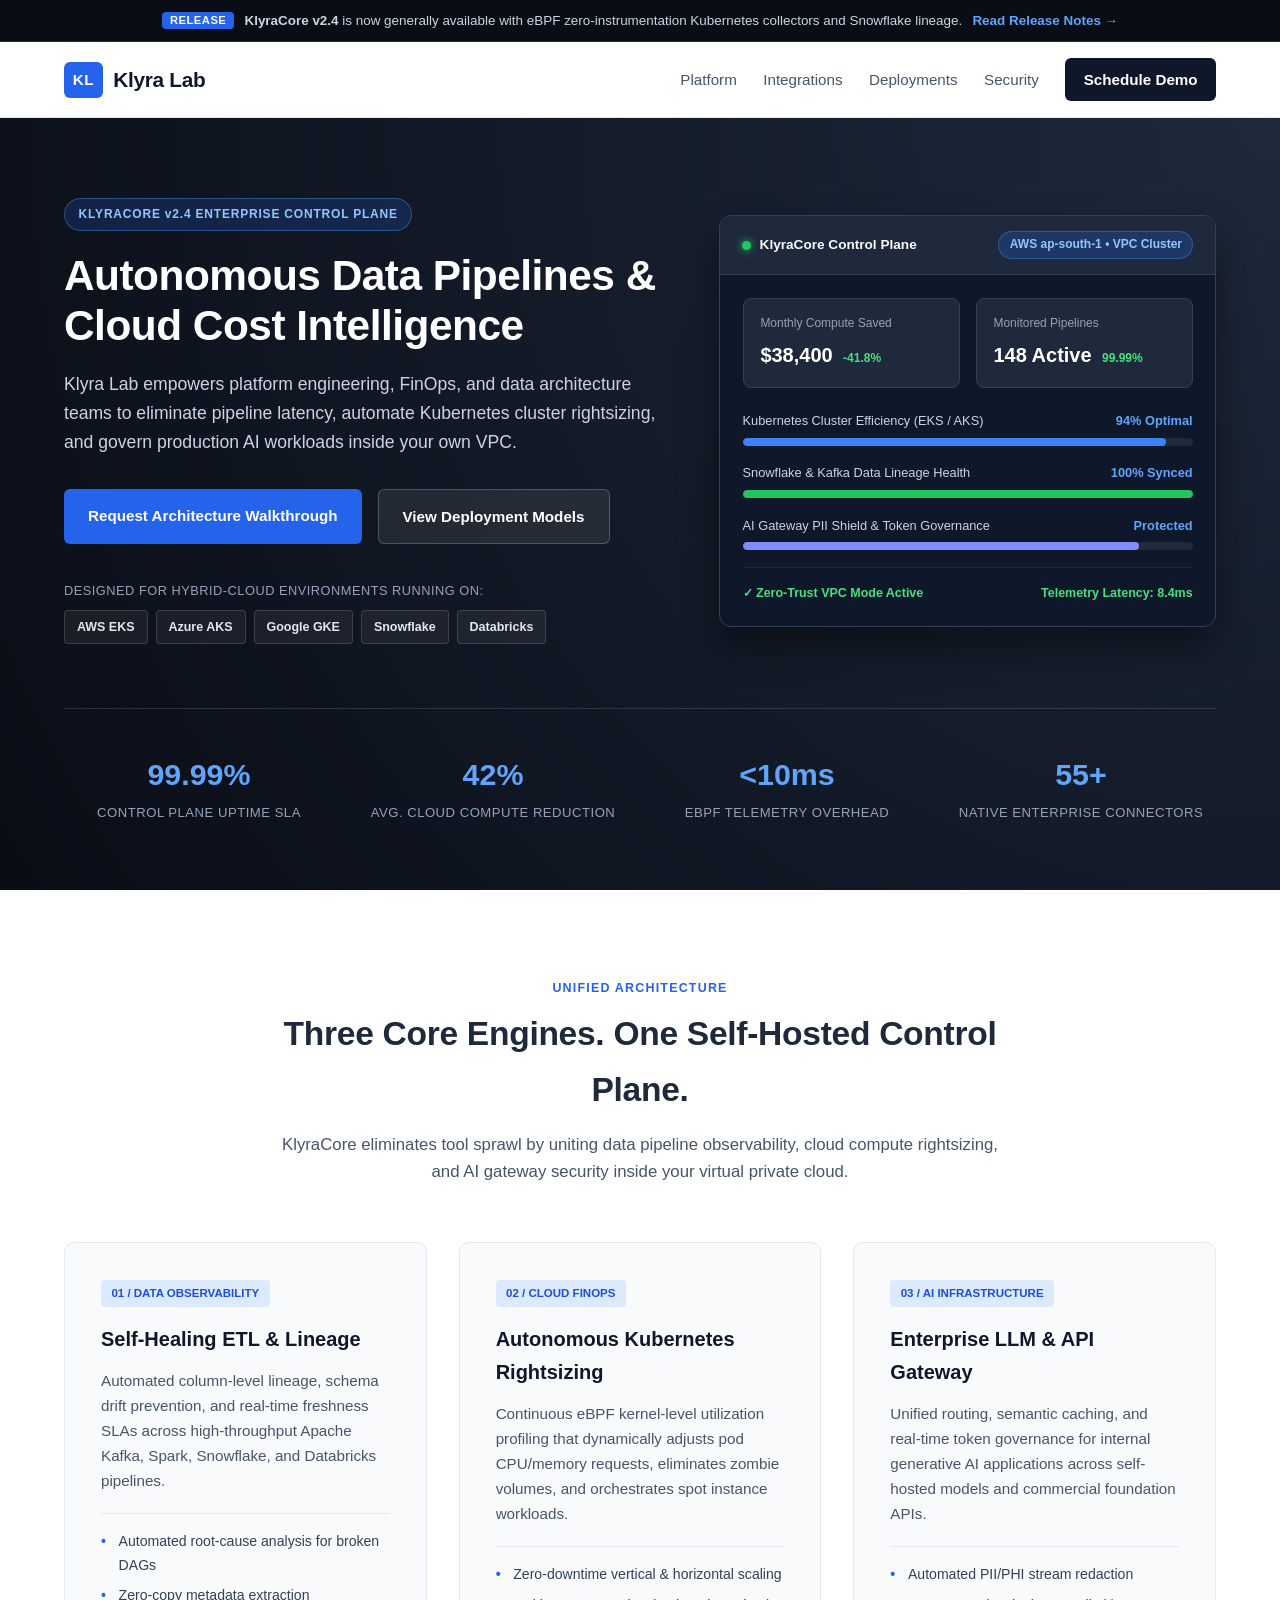
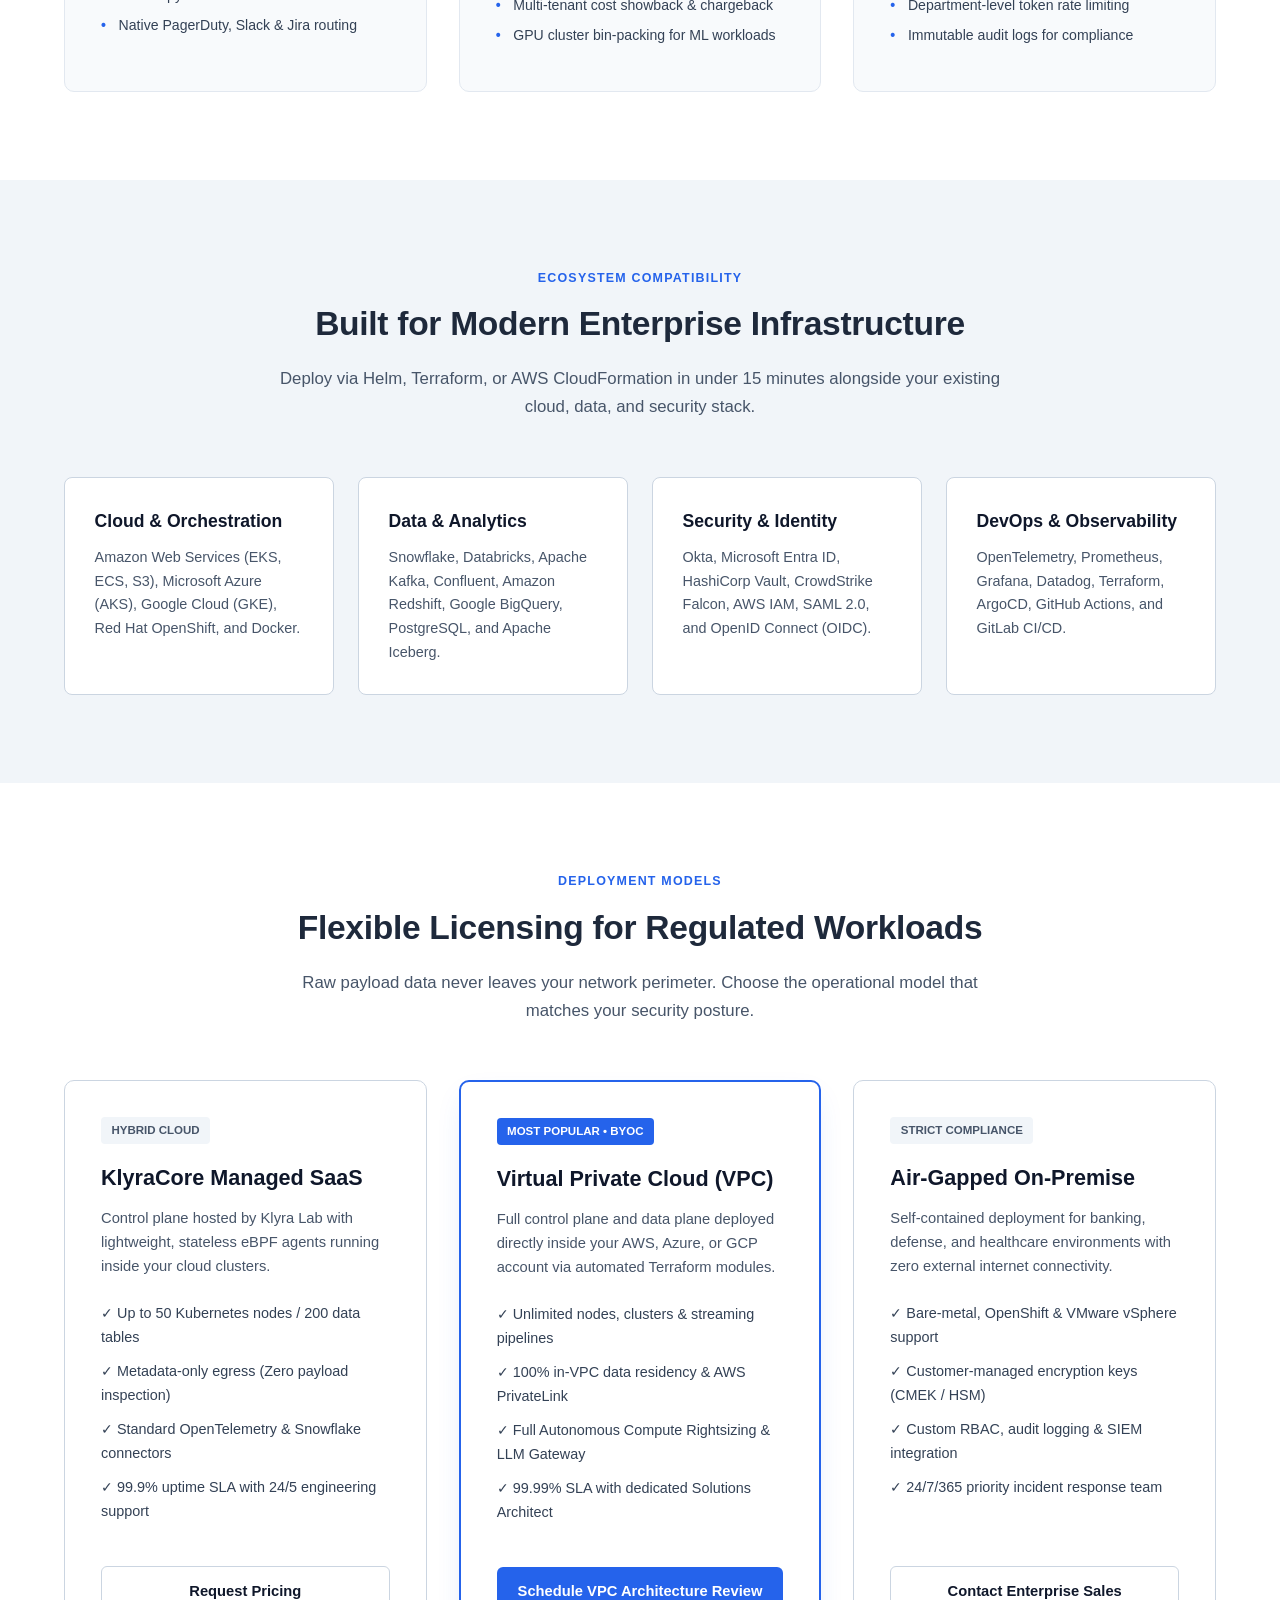
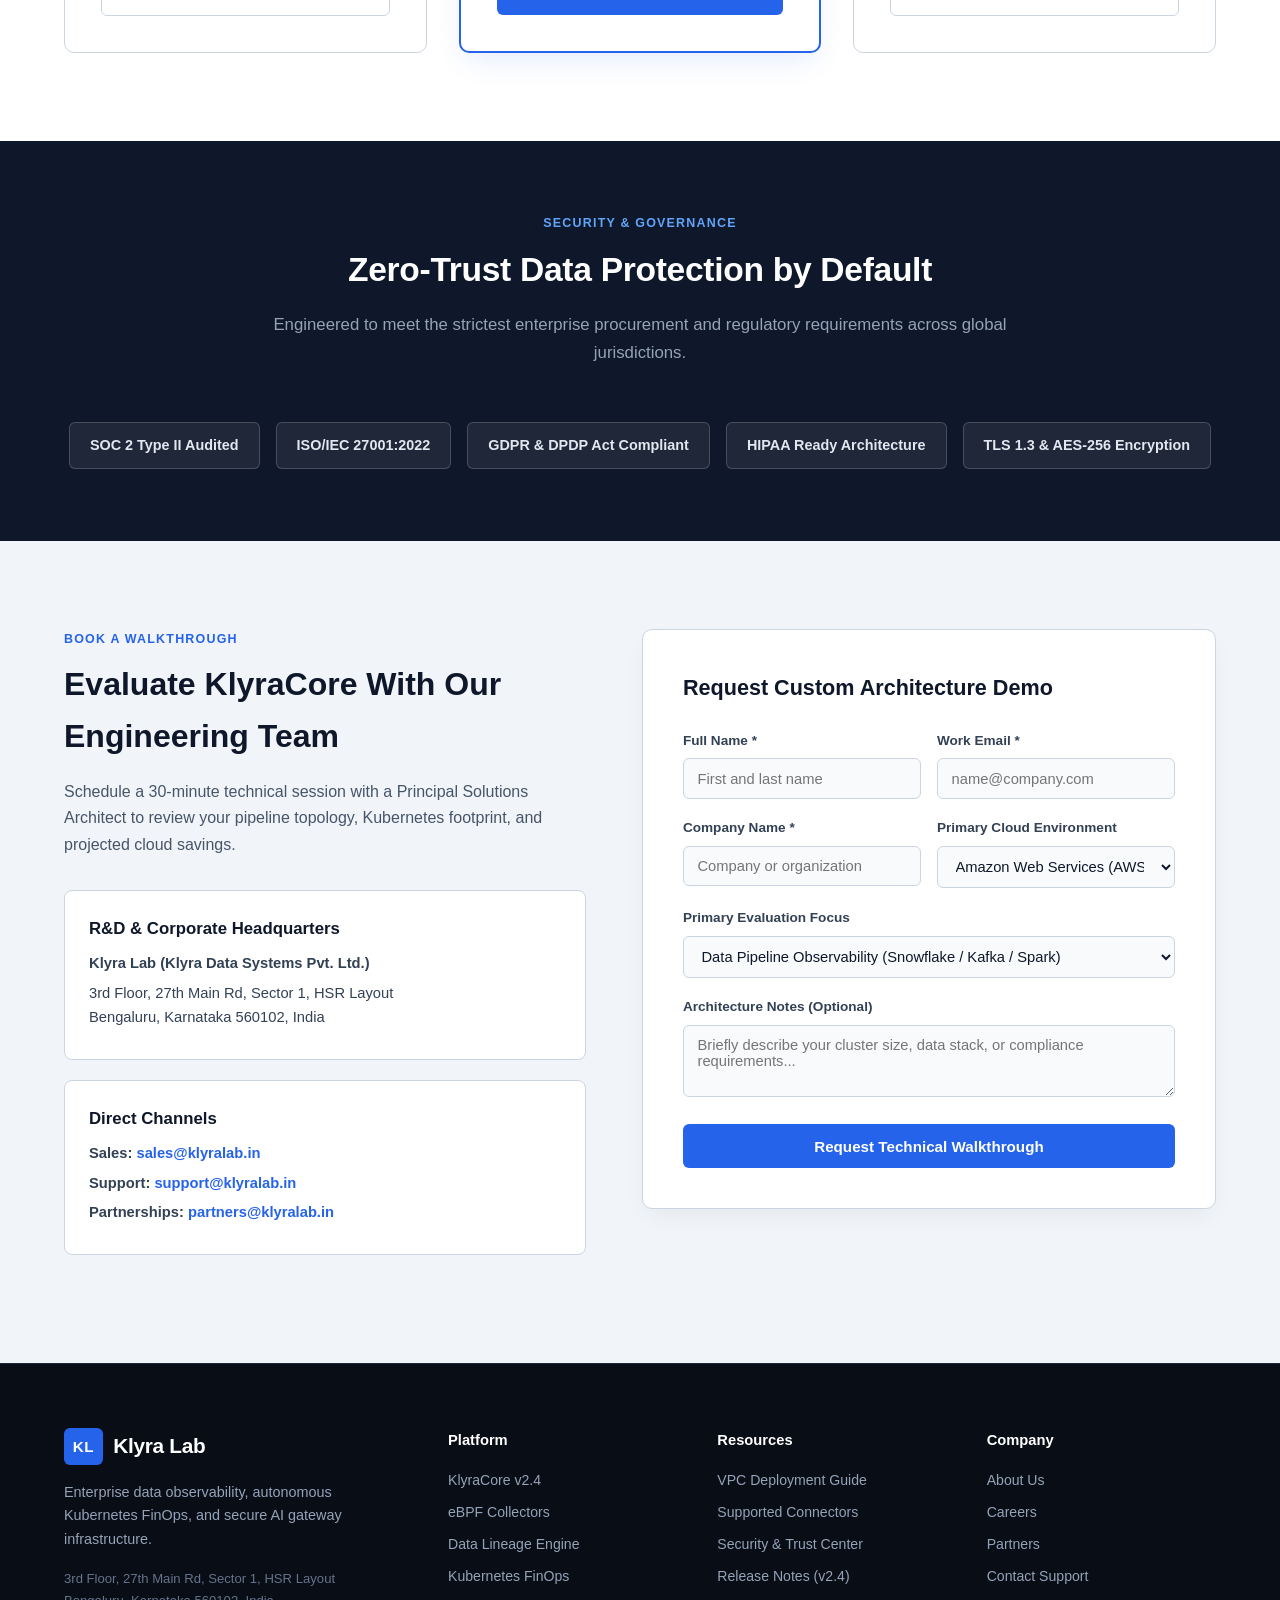
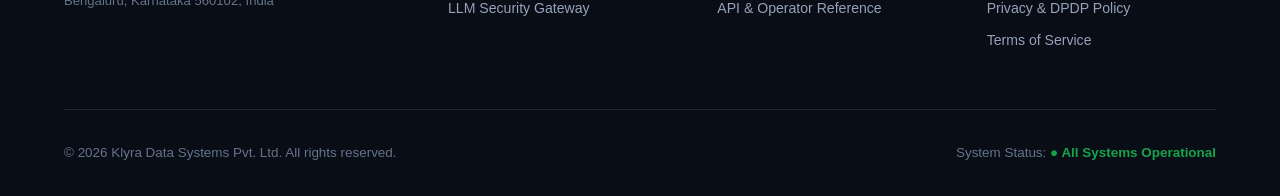
==== index.html @ 9f06ad89 "Update index.html" ====
<!DOCTYPE html>
<html lang="en">
<head>
    <meta charset="UTF-8">
    <meta name="viewport" content="width=device-width, initial-scale=1.0">
    <meta name="description" content="Klyra Lab builds enterprise data observability, Kubernetes FinOps, and multi-cloud AI gateway infrastructure via KlyraCore. Headquartered in Bengaluru.">
    <meta property="og:title" content="Klyra Lab | Enterprise Data Observability & Cloud Intelligence">
    <meta property="og:description" content="Autonomous data pipelines, real-time Kubernetes compute optimization, and secure LLM routing for enterprise engineering teams.">
    <meta property="og:type" content="website">
    <meta property="og:url" content="https://www.klyralab.in">
    <title>Klyra Lab | Enterprise Data Observability & Cloud Intelligence</title>
    <link rel="icon" type="image/svg+xml" href="data:image/svg+xml,<svg xmlns='http://www.w3.org/2000/svg' viewBox='0 0 100 100'><rect width='100' height='100' rx='20' fill='%232563eb'/><text x='50%' y='54%' dominant-baseline='central' text-anchor='middle' fill='white' font-family='sans-serif' font-weight='800' font-size='52'>KL</text></svg>">
    <link rel="stylesheet" href="style.css">
</head>
<body>
    <!-- Top Announcement Bar -->
    <div class="top-banner">
        <div class="container">
            <span><span class="badge-new">RELEASE</span> <strong>KlyraCore v2.4</strong> is now generally available with eBPF zero-instrumentation Kubernetes collectors and Snowflake lineage. <a href="#" onclick="openModal('release'); return false;">Read Release Notes &rarr;</a></span>
        </div>
    </div>

    <!-- Navigation -->
    <header class="navbar">
        <div class="container nav-container">
            <a href="#" class="brand">
                <span class="logo-mark">KL</span>
                <span class="logo-text">Klyra Lab</span>
            </a>
            <nav>
                <a href="#platform">Platform</a>
                <a href="#integrations">Integrations</a>
                <a href="#deployments">Deployments</a>
                <a href="#security">Security</a>
                <a href="#contact" onclick="selectInquiry('observability')" class="btn-nav">Schedule Demo</a>
            </nav>
        </div>
    </header>

    <main>
        <!-- Hero Split Section with Graphical SaaS Dashboard -->
        <section class="hero">
            <div class="container hero-grid">
                <div class="hero-left">
                    <div class="hero-badge">KLYRACORE v2.4 ENTERPRISE CONTROL PLANE</div>
                    <h1>Autonomous Data Pipelines &amp; Cloud Cost Intelligence</h1>
                    <p>Klyra Lab empowers platform engineering, FinOps, and data architecture teams to eliminate pipeline latency, automate Kubernetes cluster rightsizing, and govern production AI workloads inside your own VPC.</p>
                    <div class="hero-actions">
                        <a href="#contact" onclick="selectInquiry('observability')" class="btn-primary">Request Architecture Walkthrough</a>
                        <a href="#deployments" class="btn-secondary">View Deployment Models</a>
                    </div>
                    <div class="hero-trust">
                        <span>Designed for hybrid-cloud environments running on:</span>
                        <div class="cloud-pills">
                            <a href="#integrations">AWS EKS</a>
                            <a href="#integrations">Azure AKS</a>
                            <a href="#integrations">Google GKE</a>
                            <a href="#integrations">Snowflake</a>
                            <a href="#integrations">Databricks</a>
                        </div>
                    </div>
                </div>

                <!-- Visual SaaS Dashboard UI -->
                <div class="hero-right">
                   <div class="dashboard-preview">
                        <div class="dash-header">
                            <div class="dash-title">
                                <span class="dash-dot"></span>
                                <strong>KlyraCore Control Plane</strong>
                            </div>
                            <span class="dash-region">AWS ap-south-1 &bull; VPC Cluster</span>
                        </div>
                        <div class="dash-body">
                            <div class="dash-kpi-row">
                                <div class="dash-kpi">
                                    <span class="kpi-title">Monthly Compute Saved</span>
                                    <span class="kpi-num">$38,400 <small>-41.8%</small></span>
                                </div>
                                <div class="dash-kpi">
                                    <span class="kpi-title">Monitored Pipelines</span>
                                    <span class="kpi-num">148 Active <small>99.99%</small></span>
                                </div>
                            </div>
                            <div class="dash-bars">
                                <div class="bar-item">
                                    <div class="bar-label">
                                        <span>Kubernetes Cluster Efficiency (EKS / AKS)</span>
                                        <strong id="liveEffText">94% Optimal</strong>
                                    </div>
                                    <div class="bar-track"><div id="liveEffBar" class="bar-fill blue" style="width: 94%; transition: width 0.8s ease;"></div></div>
                                </div>
                                <div class="bar-item">
                                    <div class="bar-label">
                                        <span>Snowflake &amp; Kafka Data Lineage Health</span>
                                        <strong>100% Synced</strong>
                                    </div>
                                    <div class="bar-track"><div class="bar-fill green" style="width: 100%;"></div></div>
                                </div>
                                <div class="bar-item">
                                    <div class="bar-label">
                                        <span>AI Gateway PII Shield &amp; Token Governance</span>
                                        <strong>Protected</strong>
                                    </div>
                                    <div class="bar-track"><div class="bar-fill indigo" style="width: 88%;"></div></div>
                                </div>
                            </div>
                            <div class="dash-footer">
                                <span>&#10003; Zero-Trust VPC Mode Active</span>
                                <span>Telemetry Latency: <span id="liveLatency">8.4</span>ms</span>
                            </div>
                        </div>
                    </div>
                </div>
            </div>

            <!-- Metrics Bar -->
            <div class="container">
                <div class="hero-metrics">
                    <div class="metric">
                        <span class="metric-val">99.99%</span>
                        <span class="metric-label">Control Plane Uptime SLA</span>
                    </div>
                    <div class="metric">
                        <span class="metric-val">42%</span>
                        <span class="metric-label">Avg. Cloud Compute Reduction</span>
                    </div>
                    <div class="metric">
                        <span class="metric-val">&lt;10ms</span>
                        <span class="metric-label">eBPF Telemetry Overhead</span>
                    </div>
                    <div class="metric">
                        <span class="metric-val">55+</span>
                        <span class="metric-label">Native Enterprise Connectors</span>
                    </div>
                </div>
            </div>
        </section>

        <!-- Product Architecture Section -->
        <section id="platform" class="section-white">
            <div class="container">
                <div class="section-header">
                    <span class="sub-title">UNIFIED ARCHITECTURE</span>
                    <h2>Three Core Engines. One Self-Hosted Control Plane.</h2>
                    <p>KlyraCore eliminates tool sprawl by uniting data pipeline observability, cloud compute rightsizing, and AI gateway security inside your virtual private cloud.</p>
                </div>
                <div class="grid-3">
                    <div class="card">
                        <div class="card-tag">01 / DATA OBSERVABILITY</div>
                        <h3>Self-Healing ETL &amp; Lineage</h3>
                        <p>Automated column-level lineage, schema drift prevention, and real-time freshness SLAs across high-throughput Apache Kafka, Spark, Snowflake, and Databricks pipelines.</p>
                        <ul class="card-bullets">
                            <li>Automated root-cause analysis for broken DAGs</li>
                            <li>Zero-copy metadata extraction</li>
                            <li>Native PagerDuty, Slack &amp; Jira routing</li>
                        </ul>
                    </div>
                    <div class="card">
                        <div class="card-tag">02 / CLOUD FINOPS</div>
                        <h3>Autonomous Kubernetes Rightsizing</h3>
                        <p>Continuous eBPF kernel-level utilization profiling that dynamically adjusts pod CPU/memory requests, eliminates zombie volumes, and orchestrates spot instance workloads.</p>
                        <ul class="card-bullets">
                            <li>Zero-downtime vertical &amp; horizontal scaling</li>
                            <li>Multi-tenant cost showback &amp; chargeback</li>
                            <li>GPU cluster bin-packing for ML workloads</li>
                        </ul>
                    </div>
                    <div class="card">
                        <div class="card-tag">03 / AI INFRASTRUCTURE</div>
                        <h3>Enterprise LLM &amp; API Gateway</h3>
                        <p>Unified routing, semantic caching, and real-time token governance for internal generative AI applications across self-hosted models and commercial foundation APIs.</p>
                        <ul class="card-bullets">
                            <li>Automated PII/PHI stream redaction</li>
                            <li>Department-level token rate limiting</li>
                            <li>Immutable audit logs for compliance</li>
                        </ul>
                    </div>
                </div>
            </div>
        </section>

        <!-- Ecosystem & Stack Integrations -->
        <section id="integrations" class="section-gray">
            <div class="container">
                <div class="section-header">
                    <span class="sub-title">ECOSYSTEM COMPATIBILITY</span>
                    <h2>Built for Modern Enterprise Infrastructure</h2>
                    <p>Deploy via Helm, Terraform, or AWS CloudFormation in under 15 minutes alongside your existing cloud, data, and security stack.</p>
                </div>
                <div class="grid-4">
                    <div class="vertical-box">
                        <h4>Cloud &amp; Orchestration</h4>
                        <p>Amazon Web Services (EKS, ECS, S3), Microsoft Azure (AKS), Google Cloud (GKE), Red Hat OpenShift, and Docker.</p>
                    </div>
                    <div class="vertical-box">
                        <h4>Data &amp; Analytics</h4>
                        <p>Snowflake, Databricks, Apache Kafka, Confluent, Amazon Redshift, Google BigQuery, PostgreSQL, and Apache Iceberg.</p>
                    </div>
                    <div class="vertical-box">
                        <h4>Security &amp; Identity</h4>
                        <p>Okta, Microsoft Entra ID, HashiCorp Vault, CrowdStrike Falcon, AWS IAM, SAML 2.0, and OpenID Connect (OIDC).</p>
                    </div>
                    <div class="vertical-box">
                        <h4>DevOps &amp; Observability</h4>
                        <p>OpenTelemetry, Prometheus, Grafana, Datadog, Terraform, ArgoCD, GitHub Actions, and GitLab CI/CD.</p>
                    </div>
                </div>
            </div>
        </section>

        <!-- Deployment & Licensing Tiers -->
        <section id="deployments" class="section-white">
            <div class="container">
                <div class="section-header">
                    <span class="sub-title">DEPLOYMENT MODELS</span>
                    <h2>Flexible Licensing for Regulated Workloads</h2>
                    <p>Raw payload data never leaves your network perimeter. Choose the operational model that matches your security posture.</p>
                </div>
                <div class="grid-3">
                    <div class="tier-card">
                        <span class="tier-badge">HYBRID CLOUD</span>
                        <h3>KlyraCore Managed SaaS</h3>
                        <p class="tier-desc">Control plane hosted by Klyra Lab with lightweight, stateless eBPF agents running inside your cloud clusters.</p>
                        <ul class="tier-list">
                            <li>&check; Up to 50 Kubernetes nodes / 200 data tables</li>
                            <li>&check; Metadata-only egress (Zero payload inspection)</li>
                            <li>&check; Standard OpenTelemetry &amp; Snowflake connectors</li>
                            <li>&check; 99.9% uptime SLA with 24/5 engineering support</li>
                        </ul>
                        <a href="#contact" onclick="selectInquiry('observability', 'Inquiry: KlyraCore Managed SaaS Tier pricing & architecture')" class="btn-outline">Request Pricing</a>
                    </div>
                    <div class="tier-card featured-tier">
                        <span class="tier-badge-featured">MOST POPULAR &bull; BYOC</span>
                        <h3>Virtual Private Cloud (VPC)</h3>
                        <p class="tier-desc">Full control plane and data plane deployed directly inside your AWS, Azure, or GCP account via automated Terraform modules.</p>
                        <ul class="tier-list">
                            <li>&check; Unlimited nodes, clusters &amp; streaming pipelines</li>
                            <li>&check; 100% in-VPC data residency &amp; AWS PrivateLink</li>
                            <li>&check; Full Autonomous Compute Rightsizing &amp; LLM Gateway</li>
                            <li>&check; 99.99% SLA with dedicated Solutions Architect</li>
                        </ul>
                        <a href="#contact" onclick="selectInquiry('finops', 'Inquiry: BYOC Virtual Private Cloud (VPC) Architecture Review')" class="btn-primary-full">Schedule VPC Architecture Review</a>
                    </div>
                    <div class="tier-card">
                        <span class="tier-badge">STRICT COMPLIANCE</span>
                        <h3>Air-Gapped On-Premise</h3>
                        <p class="tier-desc">Self-contained deployment for banking, defense, and healthcare environments with zero external internet connectivity.</p>
                        <ul class="tier-list">
                            <li>&check; Bare-metal, OpenShift &amp; VMware vSphere support</li>
                            <li>&check; Customer-managed encryption keys (CMEK / HSM)</li>
                            <li>&check; Custom RBAC, audit logging &amp; SIEM integration</li>
                            <li>&check; 24/7/365 priority incident response team</li>
                        </ul>
                        <a href="#contact" onclick="selectInquiry('llmgateway', 'Inquiry: Air-Gapped On-Premise Enterprise Licensing')" class="btn-outline">Contact Enterprise Sales</a>
                    </div>
                </div>
            </div>
        </section>

        <!-- Security & Compliance -->
        <section id="security" class="section-dark">
            <div class="container">
                <div class="section-header-dark">
                    <span class="sub-title-light">SECURITY &amp; GOVERNANCE</span>
                    <h2>Zero-Trust Data Protection by Default</h2>
                    <p>Engineered to meet the strictest enterprise procurement and regulatory requirements across global jurisdictions.</p>
                </div>
                <div class="badges">
                    <div class="badge-item">SOC 2 Type II Audited</div>
                    <div class="badge-item">ISO/IEC 27001:2022</div>
                    <div class="badge-item">GDPR &amp; DPDP Act Compliant</div>
                    <div class="badge-item">HIPAA Ready Architecture</div>
                    <div class="badge-item">TLS 1.3 &amp; AES-256 Encryption</div>
                </div>
            </div>
        </section>

        <!-- Interactive Enterprise Demo Form & Office -->
        <section id="contact" class="section-gray">
            <div class="container">
                <div class="contact-split">
                    <!-- Left: Office & Direct Contact Info -->
                    <div class="contact-info">
                        <span class="sub-title">BOOK A WALKTHROUGH</span>
                        <h2>Evaluate KlyraCore With Our Engineering Team</h2>
                        <p>Schedule a 30-minute technical session with a Principal Solutions Architect to review your pipeline topology, Kubernetes footprint, and projected cloud savings.</p>

                        <div class="office-block">
                            <h4>R&amp;D &amp; Corporate Headquarters</h4>
                            <p><strong>Klyra Lab (Klyra Data Systems Pvt. Ltd.)</strong></p>
                            <p>3rd Floor, 27th Main Rd, Sector 1, HSR Layout<br>Bengaluru, Karnataka 560102, India</p>
                        </div>

                        <div class="office-block">
                            <h4>Direct Channels</h4>
                            <p><strong>Sales:</strong> <a href="mailto:sales@klyralab.in">sales@klyralab.in</a></p>
                            <p><strong>Support:</strong> <a href="mailto:support@klyralab.in">support@klyralab.in</a></p>
                            <p><strong>Partnerships:</strong> <a href="mailto:partners@klyralab.in">partners@klyralab.in</a></p>
                        </div>
                    </div>

                    <!-- Right: Interactive Request Demo Form -->
                    <div class="contact-form-card">
                        <h3>Request Custom Architecture Demo</h3>
                        <form id="demoForm" onsubmit="handleDemoSubmit(event)">
                            <div class="form-row">
                                <div class="form-group">
                                    <label for="fname">Full Name *</label>
                                    <input type="text" id="fname" required placeholder="First and last name">
                                </div>
                                <div class="form-group">
                                    <label for="wemail">Work Email *</label>
                                    <input type="email" id="wemail" required placeholder="name@company.com">
                                </div>
                            </div>
                            <div class="form-row">
                                <div class="form-group">
                                    <label for="company">Company Name *</label>
                                    <input type="text" id="company" required placeholder="Company or organization">
                                </div>
                                <div class="form-group">
                                    <label for="cloud">Primary Cloud Environment</label>
                                    <select id="cloud">
                                        <option value="aws">Amazon Web Services (AWS)</option>
                                        <option value="azure">Microsoft Azure</option>
                                        <option value="gcp">Google Cloud Platform (GCP)</option>
                                        <option value="multicloud">Multi-Cloud / Hybrid On-Prem</option>
                                    </select>
                                </div>
                            </div>
                            <div class="form-group">
                                <label for="workload">Primary Evaluation Focus</label>
                                <select id="workload">
                                    <option value="observability">Data Pipeline Observability (Snowflake / Kafka / Spark)</option>
                                    <option value="finops">Kubernetes Compute Rightsizing &amp; Cloud FinOps</option>
                                    <option value="llmgateway">Enterprise LLM Gateway &amp; AI Governance</option>
                                    <option value="partner">ISV Ecosystem &amp; Technology Partnership</option>
                                </select>
                            </div>
                            <div class="form-group">
                                <label for="notes">Architecture Notes (Optional)</label>
                                <textarea id="notes" rows="3" placeholder="Briefly describe your cluster size, data stack, or compliance requirements..."></textarea>
                            </div>
                            <button type="submit" class="btn-submit">Request Technical Walkthrough</button>
                            <p id="formFeedback" class="form-feedback">Thank you. Your request has been routed to our Solutions Architecture desk. A confirmation will be sent from sales@klyralab.in.</p>
                        </form>
                    </div>
                </div>
            </div>
        </section>
    </main>

    <!-- Multi-Column Enterprise Footer -->
    <footer>
        <div class="container">
            <div class="footer-grid">
                <div class="footer-col-brand">
                    <div class="brand-footer">
                        <span class="logo-mark">KL</span>
                        <span class="logo-text-white">Klyra Lab</span>
                    </div>
                    <p class="footer-desc">Enterprise data observability, autonomous Kubernetes FinOps, and secure AI gateway infrastructure.</p>
                    <p class="footer-addr">3rd Floor, 27th Main Rd, Sector 1, HSR Layout<br>Bengaluru, Karnataka 560102, India</p>
                </div>
                <div class="footer-col">
                    <h5>Platform</h5>
                    <a href="#platform">KlyraCore v2.4</a>
                    <a href="#platform">eBPF Collectors</a>
                    <a href="#platform">Data Lineage Engine</a>
                    <a href="#platform">Kubernetes FinOps</a>
                    <a href="#platform">LLM Security Gateway</a>
                </div>
                <div class="footer-col">
                    <h5>Resources</h5>
                    <a href="#deployments">VPC Deployment Guide</a>
                    <a href="#integrations">Supported Connectors</a>
                    <a href="#security">Security &amp; Trust Center</a>
                    <a href="#" onclick="openModal('release'); return false;">Release Notes (v2.4)</a>
                    <a href="#" onclick="openModal('api'); return false;">API &amp; Operator Reference</a>
                </div>
                <div class="footer-col">
                    <h5>Company</h5>
                    <a href="#contact">About Us</a>
                    <a href="#" onclick="openModal('careers'); return false;">Careers</a>
                    <a href="mailto:partners@klyralab.in">Partners</a>
                    <a href="mailto:support@klyralab.in">Contact Support</a>
                    <a href="#" onclick="openModal('privacy'); return false;">Privacy &amp; DPDP Policy</a>
                    <a href="#" onclick="openModal('terms'); return false;">Terms of Service</a>
                </div>
            </div>
            <div class="footer-bottom">
                <p>&copy; 2026 Klyra Data Systems Pvt. Ltd. All rights reserved.</p>
                <p>System Status: <span class="status-online">&#9679; All Systems Operational</span></p>
            </div>
        </div>
    </footer>

    <!-- Interactive Document Modal for Legal, Technical & Careers Links -->
    <div id="infoModal" class="modal-overlay" onclick="closeModal(event)">
        <div class="modal-box" onclick="event.stopPropagation()">
            <div class="modal-header">
                <h4 id="modalTitle">Document Title</h4>
                <button class="modal-close" onclick="closeModal()">&times;</button>
            </div>
            <div id="modalBody" class="modal-body"></div>
        </div>
    </div>

    <script>
        function handleDemoSubmit(e) {
            e.preventDefault();
            var feedback = document.getElementById('formFeedback');
            feedback.style.display = 'block';
            document.getElementById('demoForm').reset();
        }

        function selectInquiry(type, noteText) {
            var select = document.getElementById('workload');
            if (select) select.value = type;
            if (noteText) {
                var notes = document.getElementById('notes');
                if (notes) notes.value = noteText;
            }
            setTimeout(function() {
                var fname = document.getElementById('fname');
                if (fname) fname.focus();
            }, 400);
        }

        var modalDocs = {
            release: {
                title: "KlyraCore v2.4 — Enterprise Release Notes",
                body: "<p><strong>Release Version:</strong> v2.4.0-LTS (Build 2026.10)</p><p><strong>Key Architecture Enhancements:</strong></p><ul><li><strong>Zero-Instrumentation eBPF Collector:</strong> Reduced kernel memory footprint by 34% across Linux 5.15+ nodes running on AWS EKS, Azure AKS, and Google GKE.</li><li><strong>Snowflake &amp; Iceberg Column Lineage:</strong> Real-time automated DAG parsing and automated quarantine policies for upstream schema drift.</li><li><strong>LLM Gateway Presidio Engine:</strong> Sub-4ms inline PII/PHI redaction for enterprise RAG pipelines and OpenAI/Anthropic/vLLM endpoints.</li><li><strong>Autonomous Spot Orchestrator:</strong> Predictive node draining 90 seconds prior to cloud spot instance reclamation.</li></ul>"
            },
            api: {
                title: "KlyraCore Kubernetes Operator & REST API Reference",
                body: "<p><strong>Base Control Plane Endpoint:</strong> <code>https://api.klyralab.in/v2/telemetry</code></p><p><strong>CRD Schema Group:</strong> <code>observability.klyralab.in/v2beta4</code></p><p><strong>Authentication:</strong> Mutual TLS (mTLS) client certificates or OIDC bearer tokens via enterprise IAM (Okta / Microsoft Entra ID / AWS IAM Roles for Service Accounts).</p><p><strong>Deployment CLI:</strong></p><pre style='background:#0f172a;color:#e2e8f0;padding:12px;border-radius:6px;margin-top:8px;font-family:monospace;font-size:0.82rem;'>helm repo add klyralab https://charts.klyralab.in\nhelm install klyracore-operator klyralab/klyracore --namespace klyra-system --create-namespace</pre><p style='margin-top:12px;'>For full OpenAPI 3.1 specifications and VPC Terraform modules, contact Solutions Architecture at <strong><a href='mailto:support@klyralab.in'>support@klyralab.in</a></strong> or <strong><a href='mailto:sales@klyralab.in'>sales@klyralab.in</a></strong>.</p>"
            },
            careers: {
                title: "Engineering & R&D Careers at Klyra Lab",
                body: "<p>We are expanding our core platform and systems engineering teams at our HSR Layout, Bengaluru headquarters.</p><p><strong>Open Positions (Hybrid / Bengaluru):</strong></p><ul><li><strong>Senior Systems Engineer — eBPF &amp; Linux Kernel</strong> (Go, C, Kubernetes CNI)</li><li><strong>Staff Data Platform Engineer</strong> (Apache Kafka, Snowflake, Rust/Scala)</li><li><strong>Cloud Solutions Architect — Enterprise FinOps</strong> (AWS/Azure, Terraform, Kubernetes)</li></ul><p>To apply, send your resume and GitHub/portfolio link to our talent team at <strong><a href='mailto:careers@klyralab.in'>careers@klyralab.in</a></strong>.</p>"
            },
            privacy: {
                title: "Privacy Policy & Digital Personal Data Protection (DPDP) Notice",
                body: "<p><strong>Effective Date:</strong> January 1, 2026</p><p><strong>Data Controller:</strong> Klyra Data Systems Pvt. Ltd. (3rd Floor, 27th Main Rd, Sector 1, HSR Layout, Bengaluru, Karnataka 560102).</p><p><strong>1. Enterprise Telemetry Privacy:</strong> KlyraCore is architected on a zero-payload-egress model. All operational telemetry, database schemas, and Kubernetes metrics remain strictly within the customer's designated Virtual Private Cloud (VPC).</p><p><strong>2. Corporate Contact Data:</strong> Business contact details submitted via our architecture demo request forms are processed solely for enterprise provisioning, technical support, and partnership communications in compliance with GDPR and the Digital Personal Data Protection Act (DPDP Act, India).</p><p><strong>3. Grievance &amp; Data Protection Officer (DPO) Contact:</strong> <a href='mailto:sreeja@klyralab.in'>sreeja@klyralab.in</a> | <a href='mailto:support@klyralab.in'>support@klyralab.in</a></p>"
            },
            terms: {
                title: "Enterprise Terms of Service & Master Software License",
                body: "<p><strong>Legal Entity:</strong> Klyra Data Systems Pvt. Ltd. (&ldquo;Klyra Lab&rdquo;)</p><p><strong>1. Scope of License:</strong> Subject to an executed Master Services Agreement (MSA) or Enterprise Order Form, Klyra Lab grants Customer a non-exclusive, non-transferable license to deploy the KlyraCore Operator and Control Plane across authorized Kubernetes clusters and cloud accounts.</p><p><strong>2. Service Level Agreement (SLA):</strong> Enterprise VPC and Managed SaaS deployments carry a 99.99% monthly control plane uptime commitment backed by service credits.</p><p><strong>3. Governing Law &amp; Jurisdiction:</strong> These Terms are governed by the laws of India, with exclusive jurisdiction in the courts of Bengaluru, Karnataka. For licensing inquiries, contact <a href='mailto:sales@klyralab.in'>sales@klyralab.in</a>.</p>"
            }
        };

        function openModal(key) {
            var doc = modalDocs[key];
            if (!doc) return;
            document.getElementById('modalTitle').innerText = doc.title;
            document.getElementById('modalBody').innerHTML = doc.body;
            document.getElementById('infoModal').style.display = 'flex';
        }

        function closeModal() {
            document.getElementById('infoModal').style.display = 'none';
        }
        // Subtle real-time telemetry simulation (updates every 3.2 seconds)
        setInterval(function() {
            var latEl = document.getElementById('liveLatency');
            var effText = document.getElementById('liveEffText');
            var effBar = document.getElementById('liveEffBar');
            if (latEl) {
                var newLat = (8.1 + Math.random() * 0.7).toFixed(1);
                latEl.innerText = newLat;
            }
            if (effText && effBar) {
                var effVals = [93, 94, 94, 95];
                var pick = effVals[Math.floor(Math.random() * effVals.length)];
                effText.innerText = pick + '% Optimal';
                effBar.style.width = pick + '%';
            }
        }, 3200);
    </script>
</body>
</html>
---- style.css ----
* {
    margin: 0;
    padding: 0;
    box-sizing: border-box;
    font-family: -apple-system, BlinkMacSystemFont, "Segoe UI", Roboto, "Helvetica Neue", Arial, sans-serif;
}

html {
    scroll-behavior: smooth;
}

body {
    background-color: #f8fafc;
    color: #1e293b;
    line-height: 1.65;
}

.container {
    width: 90%;
    max-width: 1180px;
    margin: 0 auto;
}

/* Top Banner */
.top-banner {
    background-color: #090d16;
    color: #cbd5e1;
    font-size: 0.84rem;
    padding: 0.6rem 0;
    text-align: center;
    border-bottom: 1px solid #1e293b;
}

.badge-new {
    background: #2563eb;
    color: #ffffff;
    font-size: 0.7rem;
    font-weight: 700;
    padding: 0.15rem 0.5rem;
    border-radius: 4px;
    margin-right: 0.4rem;
    letter-spacing: 0.5px;
}

.top-banner a {
    color: #60a5fa;
    text-decoration: none;
    font-weight: 600;
    margin-left: 0.4rem;
}

.top-banner a:hover {
    text-decoration: underline;
}

/* Navbar */
.navbar {
    background: rgba(255, 255, 255, 0.96);
    backdrop-filter: blur(10px);
    border-bottom: 1px solid #e2e8f0;
    padding: 1rem 0;
    position: sticky;
    top: 0;
    z-index: 1000;
}

.nav-container {
    display: flex;
    justify-content: space-between;
    align-items: center;
}

.brand {
    display: flex;
    align-items: center;
    gap: 0.65rem;
    text-decoration: none;
}

.logo-mark {
    background: #2563eb;
    color: #ffffff;
    font-weight: 800;
    font-size: 0.95rem;
    padding: 0.35rem 0.55rem;
    border-radius: 6px;
    letter-spacing: 0.5px;
}

.logo-text {
    font-size: 1.3rem;
    font-weight: 800;
    color: #0f172a;
    letter-spacing: -0.3px;
}

.logo-text-white {
    font-size: 1.3rem;
    font-weight: 800;
    color: #ffffff;
    letter-spacing: -0.3px;
}

nav {
    display: flex;
    align-items: center;
    gap: 1.65rem;
    flex-wrap: wrap;
}

nav a {
    text-decoration: none;
    color: #475569;
    font-weight: 500;
    font-size: 0.95rem;
    transition: color 0.2s;
}

nav a:hover {
    color: #2563eb;
}

.btn-nav {
    background: #0f172a;
    color: #ffffff !important;
    padding: 0.55rem 1.15rem;
    border-radius: 6px;
    font-weight: 600;
}

.btn-nav:hover {
    background: #2563eb;
}

/* Hero Split Layout */
.hero {
    background: radial-gradient(circle at top right, #1e293b 0%, #090d16 100%);
    color: #ffffff;
    padding: 5rem 0 4rem 0;
}

.hero-grid {
    display: grid;
    grid-template-columns: 1.1fr 0.9fr;
    gap: 3rem;
    align-items: center;
    margin-bottom: 4rem;
}

.hero-badge {
    display: inline-block;
    background: rgba(37, 99, 235, 0.2);
    border: 1px solid rgba(96, 165, 250, 0.35);
    color: #93c5fd;
    font-size: 0.75rem;
    font-weight: 700;
    padding: 0.35rem 0.85rem;
    border-radius: 999px;
    letter-spacing: 0.8px;
    margin-bottom: 1.25rem;
}

.hero-left h1 {
    font-size: 2.65rem;
    font-weight: 800;
    margin-bottom: 1.2rem;
    line-height: 1.18;
    letter-spacing: -0.5px;
}

.hero-left p {
    font-size: 1.1rem;
    color: #cbd5e1;
    margin-bottom: 2rem;
}

.hero-actions {
    display: flex;
    gap: 1rem;
    flex-wrap: wrap;
    margin-bottom: 2.25rem;
}

.btn-primary {
    background: #2563eb;
    color: #ffffff;
    padding: 0.85rem 1.5rem;
    border-radius: 6px;
    text-decoration: none;
    font-weight: 600;
    font-size: 0.95rem;
    transition: background 0.2s;
}

.btn-primary:hover {
    background: #1d4ed8;
}

.btn-secondary {
    background: rgba(255, 255, 255, 0.08);
    border: 1px solid rgba(255, 255, 255, 0.2);
    color: #ffffff;
    padding: 0.85rem 1.5rem;
    border-radius: 6px;
    text-decoration: none;
    font-weight: 600;
    font-size: 0.95rem;
    transition: background 0.2s;
}

.btn-secondary:hover {
    background: rgba(255, 255, 255, 0.15);
}

.hero-trust span {
    display: block;
    font-size: 0.8rem;
    color: #94a3b8;
    margin-bottom: 0.6rem;
    text-transform: uppercase;
    letter-spacing: 0.5px;
}

.cloud-pills {
    display: flex;
    gap: 0.5rem;
    flex-wrap: wrap;
}

.cloud-pills span,
.cloud-pills a {
    background: rgba(255, 255, 255, 0.06);
    border: 1px solid rgba(255, 255, 255, 0.14);
    color: #e2e8f0;
    font-size: 0.78rem;
    font-weight: 600;
    padding: 0.35rem 0.75rem;
    border-radius: 4px;
    text-transform: none;
    text-decoration: none;
    transition: all 0.2s;
}

.cloud-pills a:hover {
    background: rgba(37, 99, 235, 0.35);
    border-color: #60a5fa;
    color: #ffffff;
}

/* Visual SaaS Dashboard Mockup */
.dashboard-preview {
    background: #0f172a;
    border: 1px solid #334155;
    border-radius: 12px;
    box-shadow: 0 20px 40px rgba(0, 0, 0, 0.45);
    overflow: hidden;
    color: #f8fafc;
}

.dash-header {
    background: #1e293b;
    padding: 0.95rem 1.35rem;
    display: flex;
    justify-content: space-between;
    align-items: center;
    border-bottom: 1px solid #334155;
    font-size: 0.85rem;
}

.dash-title {
    display: flex;
    align-items: center;
    gap: 0.55rem;
}

.dash-dot {
    width: 9px;
    height: 9px;
    background: #22c55e;
    border-radius: 50%;
    box-shadow: 0 0 8px #22c55e;
}

.dash-region {
    font-size: 0.75rem;
    color: #93c5fd;
    background: rgba(37, 99, 235, 0.25);
    border: 1px solid rgba(96, 165, 250, 0.3);
    padding: 0.2rem 0.65rem;
    border-radius: 999px;
    font-weight: 600;
}

.dash-body {
    padding: 1.4rem;
}

.dash-kpi-row {
    display: grid;
    grid-template-columns: 1fr 1fr;
    gap: 1rem;
    margin-bottom: 1.4rem;
}

.dash-kpi {
    background: #1e293b;
    border: 1px solid #334155;
    padding: 0.95rem 1.05rem;
    border-radius: 8px;
}

.kpi-title {
    display: block;
    font-size: 0.75rem;
    color: #94a3b8;
    margin-bottom: 0.3rem;
}

.kpi-num {
    font-size: 1.25rem;
    font-weight: 800;
    color: #ffffff;
}

.kpi-num small {
    font-size: 0.75rem;
    color: #4ade80;
    font-weight: 700;
    margin-left: 0.3rem;
}

.bar-item {
    margin-bottom: 1.05rem;
}

.bar-label {
    display: flex;
    justify-content: space-between;
    font-size: 0.8rem;
    color: #cbd5e1;
    margin-bottom: 0.4rem;
}

.bar-label strong {
    color: #60a5fa;
}

.bar-track {
    width: 100%;
    height: 8px;
    background: #1e293b;
    border-radius: 999px;
    overflow: hidden;
}

.bar-fill {
    height: 100%;
    border-radius: 999px;
}

.bar-fill.blue { background: #3b82f6; }
.bar-fill.green { background: #22c55e; }
.bar-fill.indigo { background: #818cf8; }

.dash-footer {
    display: flex;
    justify-content: space-between;
    padding-top: 0.95rem;
    margin-top: 0.5rem;
    border-top: 1px solid #1e293b;
    font-size: 0.78rem;
    color: #4ade80;
    font-weight: 600;
}

/* Metrics Bar */
.hero-metrics {
    display: grid;
    grid-template-columns: repeat(auto-fit, minmax(200px, 1fr));
    gap: 1.5rem;
    border-top: 1px solid rgba(255, 255, 255, 0.12);
    padding-top: 2.5rem;
    text-align: center;
}

.metric-val {
    display: block;
    font-size: 1.9rem;
    font-weight: 800;
    color: #60a5fa;
}

.metric-label {
    font-size: 0.82rem;
    color: #94a3b8;
    text-transform: uppercase;
    letter-spacing: 0.5px;
}

/* Sections */
.section-white {
    background: #ffffff;
    padding: 5.5rem 0;
}

.section-gray {
    background: #f1f5f9;
    padding: 5.5rem 0;
}

.section-dark {
    background: #0f172a;
    color: #ffffff;
    padding: 4.5rem 0;
    text-align: center;
}

.section-header, .section-header-dark {
    text-align: center;
    max-width: 740px;
    margin: 0 auto 3.5rem auto;
}

.sub-title {
    display: block;
    font-size: 0.78rem;
    font-weight: 700;
    color: #2563eb;
    letter-spacing: 1.2px;
    margin-bottom: 0.5rem;
}

.sub-title-light {
    display: block;
    font-size: 0.78rem;
    font-weight: 700;
    color: #60a5fa;
    letter-spacing: 1.2px;
    margin-bottom: 0.5rem;
}

.section-header h2, .section-header-dark h2 {
    font-size: 2.1rem;
    font-weight: 800;
    margin-bottom: 0.85rem;
    letter-spacing: -0.3px;
}

.section-header p { color: #475569; font-size: 1.05rem; }
.section-header-dark p { color: #94a3b8; font-size: 1.05rem; }

/* Cards & Grids */
.grid-3 {
    display: grid;
    grid-template-columns: repeat(auto-fit, minmax(310px, 1fr));
    gap: 2rem;
}

.card {
    background: #f8fafc;
    padding: 2.25rem;
    border-radius: 10px;
    border: 1px solid #e2e8f0;
    transition: transform 0.2s, box-shadow 0.2s;
}

.card:hover {
    transform: translateY(-3px);
    box-shadow: 0 12px 24px -6px rgba(15, 23, 42, 0.08);
}

.card-tag {
    display: inline-block;
    font-size: 0.72rem;
    font-weight: 700;
    color: #1d4ed8;
    background: #dbeafe;
    padding: 0.25rem 0.65rem;
    border-radius: 4px;
    margin-bottom: 1rem;
}

.card h3 {
    font-size: 1.25rem;
    margin-bottom: 0.75rem;
    color: #0f172a;
}

.card p {
    color: #475569;
    font-size: 0.95rem;
    margin-bottom: 1.25rem;
}

.card-bullets {
    list-style: none;
    border-top: 1px solid #e2e8f0;
    padding-top: 1rem;
}

.card-bullets li {
    font-size: 0.88rem;
    color: #334155;
    margin-bottom: 0.45rem;
    padding-left: 1.1rem;
    position: relative;
}

.card-bullets li::before {
    content: "•";
    color: #2563eb;
    font-weight: bold;
    position: absolute;
    left: 0;
}

.grid-4 {
    display: grid;
    grid-template-columns: repeat(auto-fit, minmax(240px, 1fr));
    gap: 1.5rem;
}

.vertical-box {
    background: #ffffff;
    padding: 1.85rem;
    border-radius: 8px;
    border: 1px solid #cbd5e1;
}

.vertical-box h4 {
    font-size: 1.1rem;
    color: #0f172a;
    margin-bottom: 0.6rem;
}

.vertical-box p {
    font-size: 0.9rem;
    color: #475569;
}

/* Deployment Tiers */
.tier-card {
    background: #ffffff;
    padding: 2.25rem;
    border-radius: 10px;
    border: 1px solid #cbd5e1;
    display: flex;
    flex-direction: column;
}

.featured-tier {
    border: 2px solid #2563eb;
    box-shadow: 0 12px 30px -8px rgba(37, 99, 235, 0.15);
}

.tier-badge {
    align-self: flex-start;
    font-size: 0.72rem;
    font-weight: 700;
    color: #475569;
    background: #f1f5f9;
    padding: 0.25rem 0.65rem;
    border-radius: 4px;
    margin-bottom: 1rem;
}

.tier-badge-featured {
    align-self: flex-start;
    font-size: 0.72rem;
    font-weight: 700;
    color: #ffffff;
    background: #2563eb;
    padding: 0.25rem 0.65rem;
    border-radius: 4px;
    margin-bottom: 1rem;
}

.tier-card h3 {
    font-size: 1.35rem;
    color: #0f172a;
    margin-bottom: 0.6rem;
}

.tier-desc {
    font-size: 0.92rem;
    color: #475569;
    margin-bottom: 1.5rem;
}

.tier-list {
    list-style: none;
    margin-bottom: 2rem;
    flex-grow: 1;
}

.tier-list li {
    font-size: 0.9rem;
    color: #334155;
    margin-bottom: 0.65rem;
}

.btn-outline {
    display: block;
    text-align: center;
    padding: 0.75rem;
    border: 1px solid #cbd5e1;
    border-radius: 6px;
    color: #0f172a;
    text-decoration: none;
    font-weight: 600;
    font-size: 0.92rem;
    transition: all 0.2s;
}

.btn-outline:hover {
    border-color: #2563eb;
    color: #2563eb;
}

.btn-primary-full {
    display: block;
    text-align: center;
    padding: 0.75rem;
    background: #2563eb;
    border-radius: 6px;
    color: #ffffff;
    text-decoration: none;
    font-weight: 600;
    font-size: 0.92rem;
}

/* Badges */
.badges {
    display: flex;
    justify-content: center;
    gap: 1rem;
    flex-wrap: wrap;
}

.badge-item {
    background: rgba(255, 255, 255, 0.07);
    border: 1px solid rgba(255, 255, 255, 0.18);
    color: #e2e8f0;
    padding: 0.65rem 1.25rem;
    border-radius: 6px;
    font-weight: 600;
    font-size: 0.9rem;
}

/* Contact & Interactive Form */
.contact-split {
    display: grid;
    grid-template-columns: 1fr 1.1fr;
    gap: 3.5rem;
    align-items: start;
}

.contact-info h2 {
    font-size: 2rem;
    font-weight: 800;
    color: #0f172a;
    margin-bottom: 1rem;
}

.contact-info > p {
    color: #475569;
    margin-bottom: 2rem;
}

.office-block {
    background: #ffffff;
    padding: 1.5rem;
    border-radius: 8px;
    border: 1px solid #cbd5e1;
    margin-bottom: 1.25rem;
}

.office-block h4 {
    font-size: 1.05rem;
    color: #0f172a;
    margin-bottom: 0.5rem;
}

.office-block p {
    font-size: 0.92rem;
    color: #334155;
    margin-bottom: 0.35rem;
}

.office-block a {
    color: #2563eb;
    text-decoration: none;
    font-weight: 600;
}

.status-online {
    color: #16a34a;
    font-weight: 600;
}

.contact-form-card {
    background: #ffffff;
    padding: 2.5rem;
    border-radius: 10px;
    border: 1px solid #cbd5e1;
    box-shadow: 0 10px 25px -5px rgba(15, 23, 42, 0.06);
}

.contact-form-card h3 {
    font-size: 1.35rem;
    color: #0f172a;
    margin-bottom: 1.5rem;
}

.form-row {
    display: grid;
    grid-template-columns: 1fr 1fr;
    gap: 1rem;
}

.form-group {
    margin-bottom: 1.15rem;
}

.form-group label {
    display: block;
    font-size: 0.85rem;
    font-weight: 600;
    color: #334155;
    margin-bottom: 0.4rem;
}

.form-group input,
.form-group select,
.form-group textarea {
    width: 100%;
    padding: 0.7rem 0.85rem;
    border: 1px solid #cbd5e1;
    border-radius: 6px;
    font-size: 0.92rem;
    color: #0f172a;
    background: #f8fafc;
}

.form-group input:focus,
.form-group select:focus,
.form-group textarea:focus {
    outline: none;
    border-color: #2563eb;
    background: #ffffff;
}

.btn-submit {
    width: 100%;
    background: #2563eb;
    color: #ffffff;
    border: none;
    padding: 0.85rem;
    border-radius: 6px;
    font-size: 0.95rem;
    font-weight: 600;
    cursor: pointer;
    transition: background 0.2s;
}

.btn-submit:hover {
    background: #1d4ed8;
}

.form-feedback {
    display: none;
    margin-top: 1rem;
    padding: 0.85rem;
    background: #dcfce7;
    border: 1px solid #86efac;
    color: #166534;
    border-radius: 6px;
    font-size: 0.88rem;
    font-weight: 500;
}

/* Multi-Column Footer */
footer {
    background: #090d16;
    color: #94a3b8;
    padding: 4rem 0 2rem 0;
    font-size: 0.9rem;
    border-top: 1px solid #1e293b;
}

.footer-grid {
    display: grid;
    grid-template-columns: 1.5fr 1fr 1fr 1fr;
    gap: 2.5rem;
    padding-bottom: 3rem;
    border-bottom: 1px solid #1e293b;
}

.brand-footer {
    display: flex;
    align-items: center;
    gap: 0.65rem;
    margin-bottom: 1rem;
}

.footer-desc {
    color: #94a3b8;
    font-size: 0.9rem;
    max-width: 300px;
    margin-bottom: 1rem;
}

.footer-addr {
    font-size: 0.82rem;
    color: #64748b;
}

.footer-col h5 {
    color: #ffffff;
    font-size: 0.92rem;
    margin-bottom: 1rem;
}

.footer-col a {
    display: block;
    color: #94a3b8;
    text-decoration: none;
    font-size: 0.88rem;
    margin-bottom: 0.55rem;
}

.footer-col a:hover {
    color: #60a5fa;
}

.footer-bottom {
    display: flex;
    justify-content: space-between;
    align-items: center;
    padding-top: 2rem;
    font-size: 0.84rem;
    color: #64748b;
    flex-wrap: wrap;
    gap: 1rem;
}

/* Interactive Document Modal */
.modal-overlay {
    display: none;
    position: fixed;
    inset: 0;
    background: rgba(9, 13, 22, 0.75);
    backdrop-filter: blur(4px);
    z-index: 2000;
    align-items: center;
    justify-content: center;
    padding: 1.5rem;
}

.modal-box {
    background: #ffffff;
    color: #1e293b;
    width: 100%;
    max-width: 640px;
    border-radius: 10px;
    border: 1px solid #cbd5e1;
    box-shadow: 0 25px 50px -12px rgba(0, 0, 0, 0.4);
    overflow: hidden;
}

.modal-header {
    display: flex;
    justify-content: space-between;
    align-items: center;
    padding: 1.25rem 1.5rem;
    background: #f8fafc;
    border-bottom: 1px solid #e2e8f0;
}

.modal-header h4 {
    font-size: 1.1rem;
    color: #0f172a;
}

.modal-close {
    background: none;
    border: none;
    font-size: 1.6rem;
    line-height: 1;
    color: #64748b;
    cursor: pointer;
}

.modal-close:hover {
    color: #0f172a;
}

.modal-body {
    padding: 1.5rem;
    font-size: 0.92rem;
    line-height: 1.65;
    color: #334155;
    max-height: 70vh;
    overflow-y: auto;
}

.modal-body p {
    margin-bottom: 0.85rem;
}

.modal-body ul {
    margin: 0.5rem 0 1rem 1.25rem;
}

.modal-body li {
    margin-bottom: 0.5rem;
}

.modal-body a {
    color: #2563eb;
    text-decoration: none;
    font-weight: 600;
}

@media (max-width: 900px) {
    .hero-grid, .contact-split {
        grid-template-columns: 1fr;
    }
    .footer-grid {
        grid-template-columns: 1fr 1fr;
    }
}

@media (max-width: 600px) {
    .form-row, .footer-grid, .dash-kpi-row {
        grid-template-columns: 1fr;
    }
    .nav-container {
        flex-direction: column;
        gap: 1rem;
    }
}
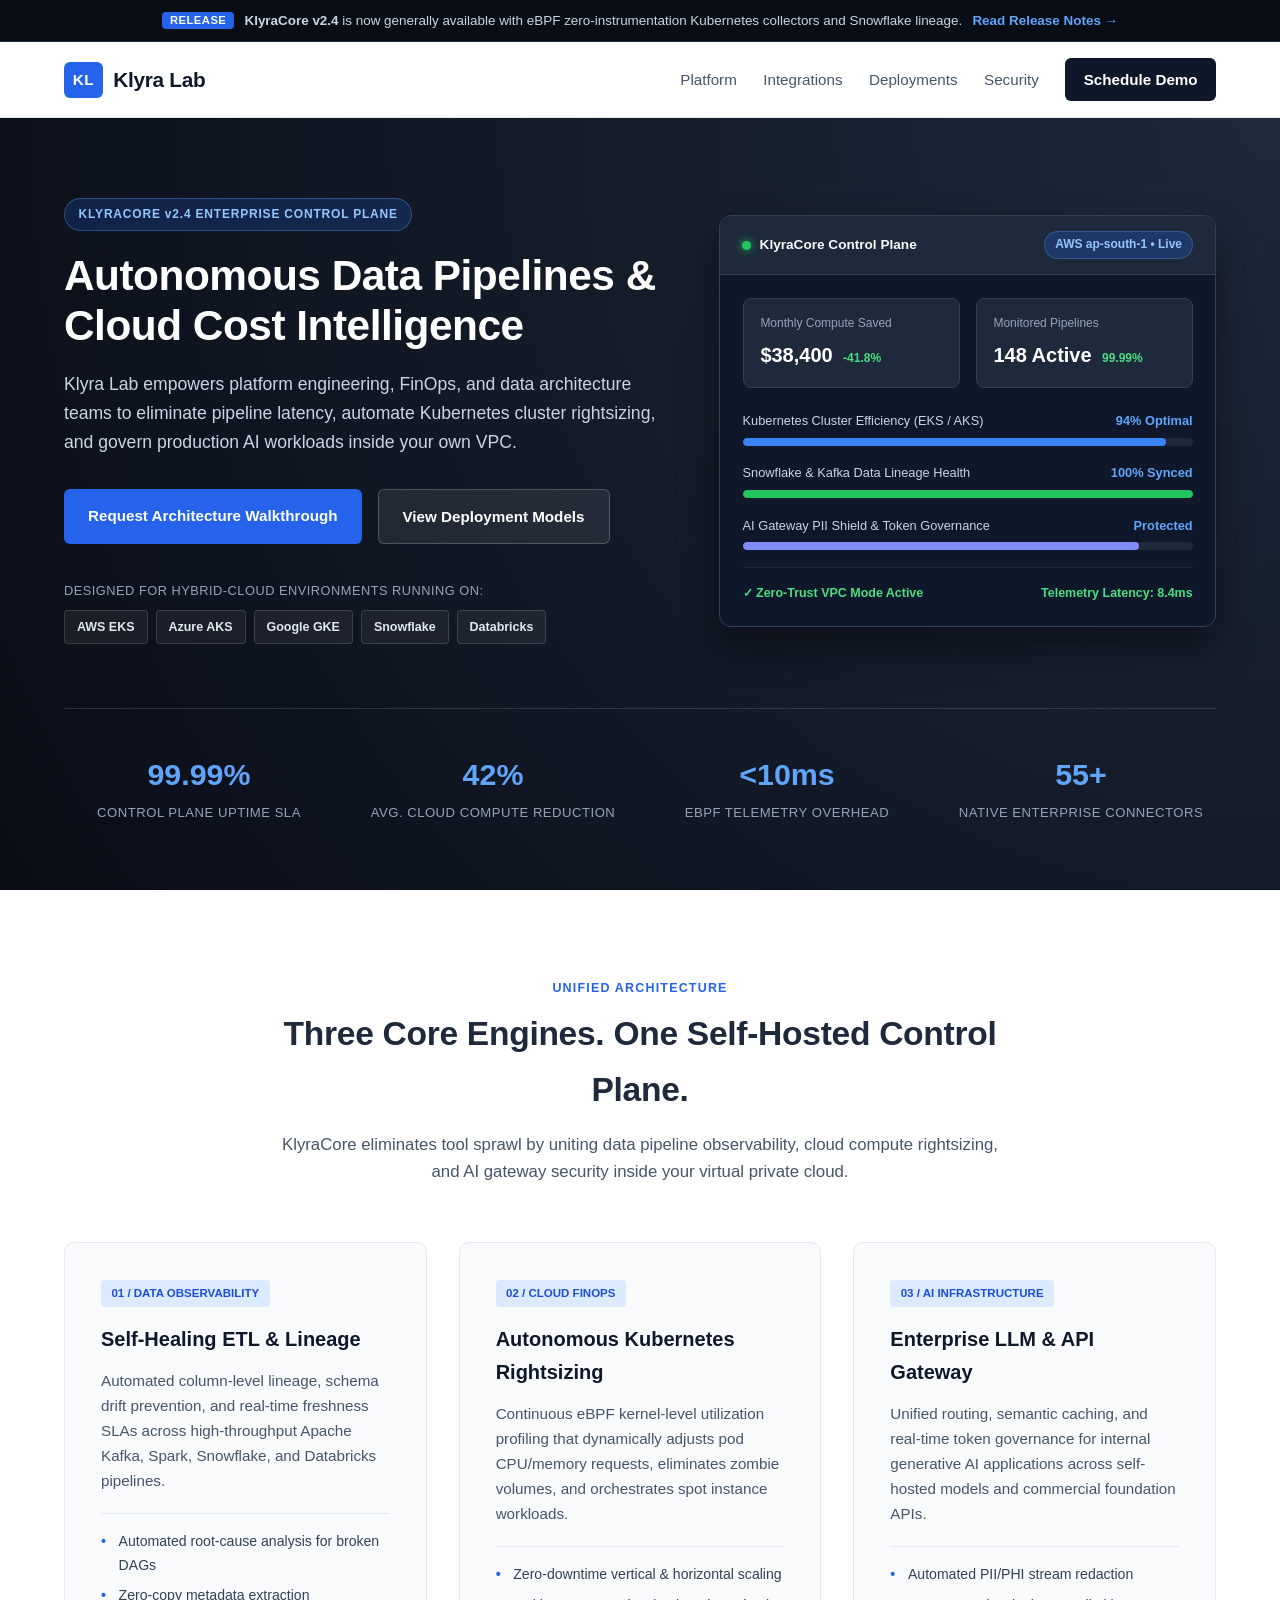
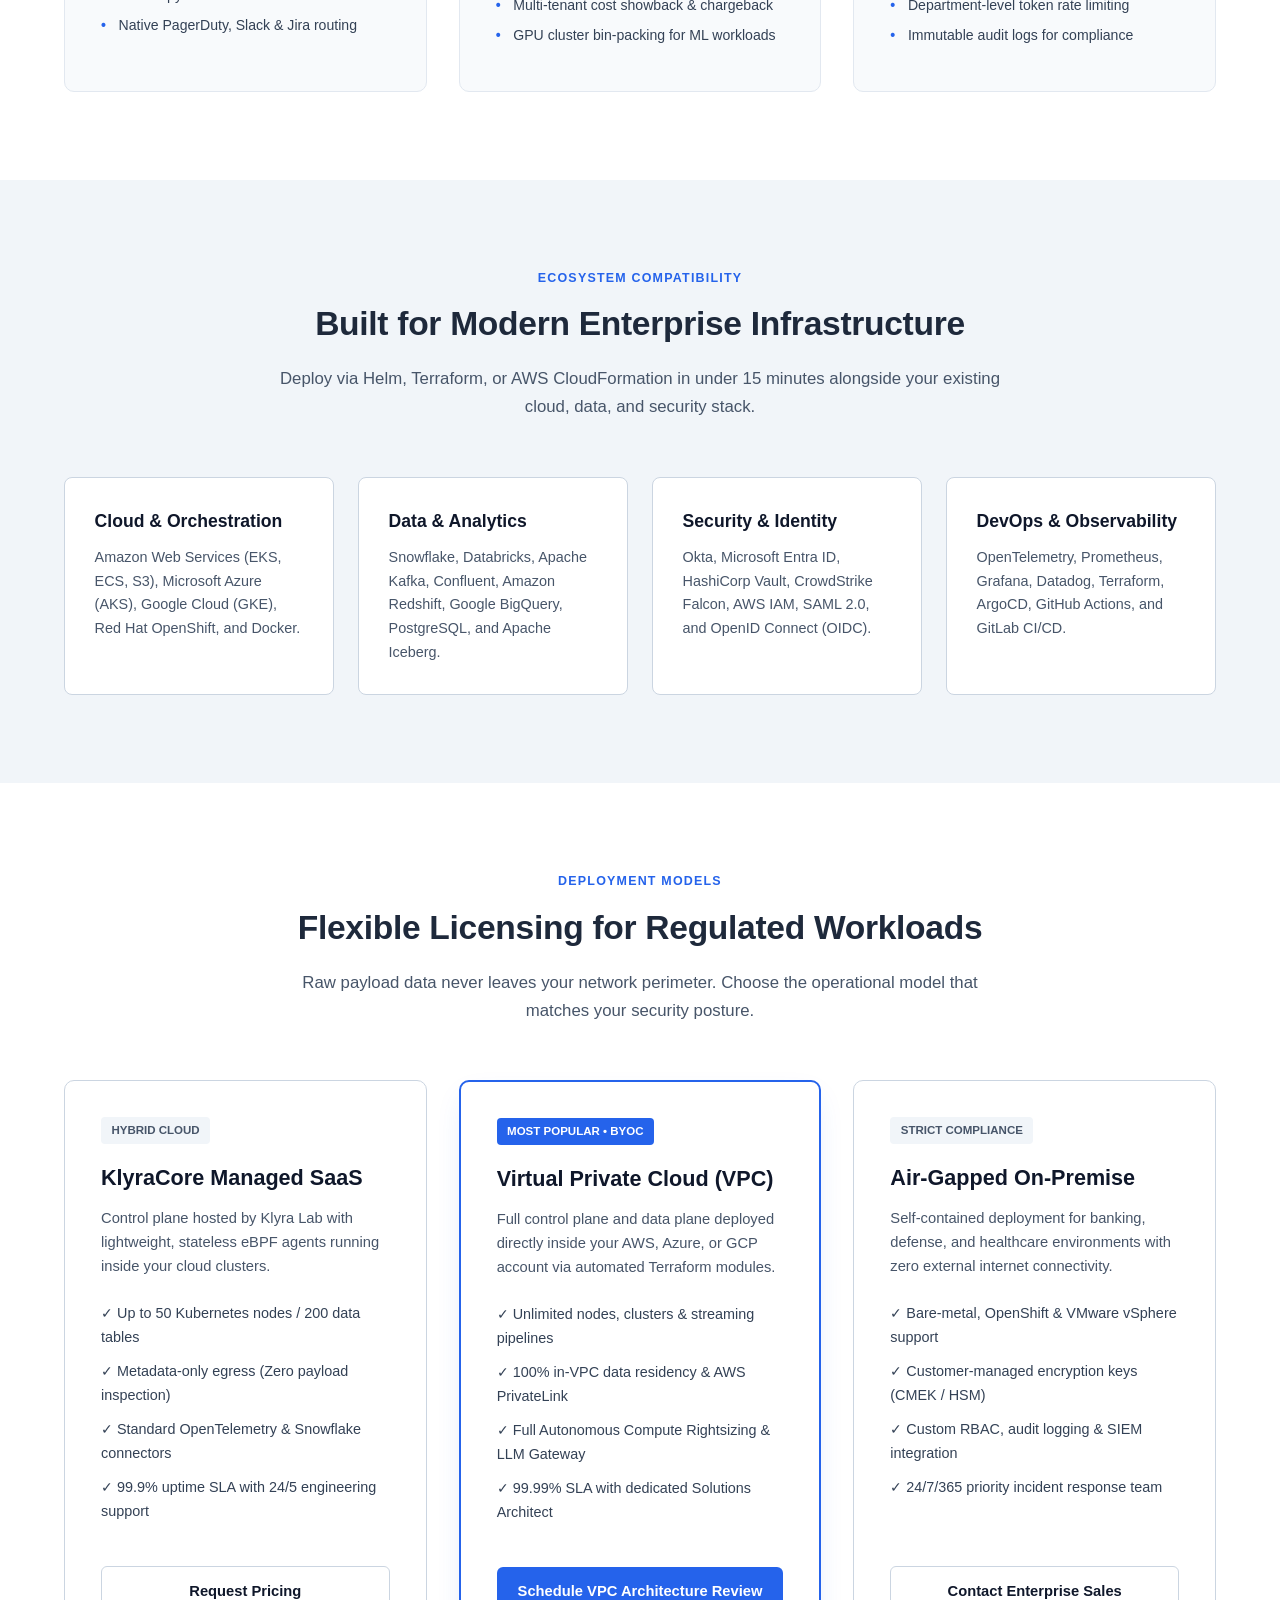
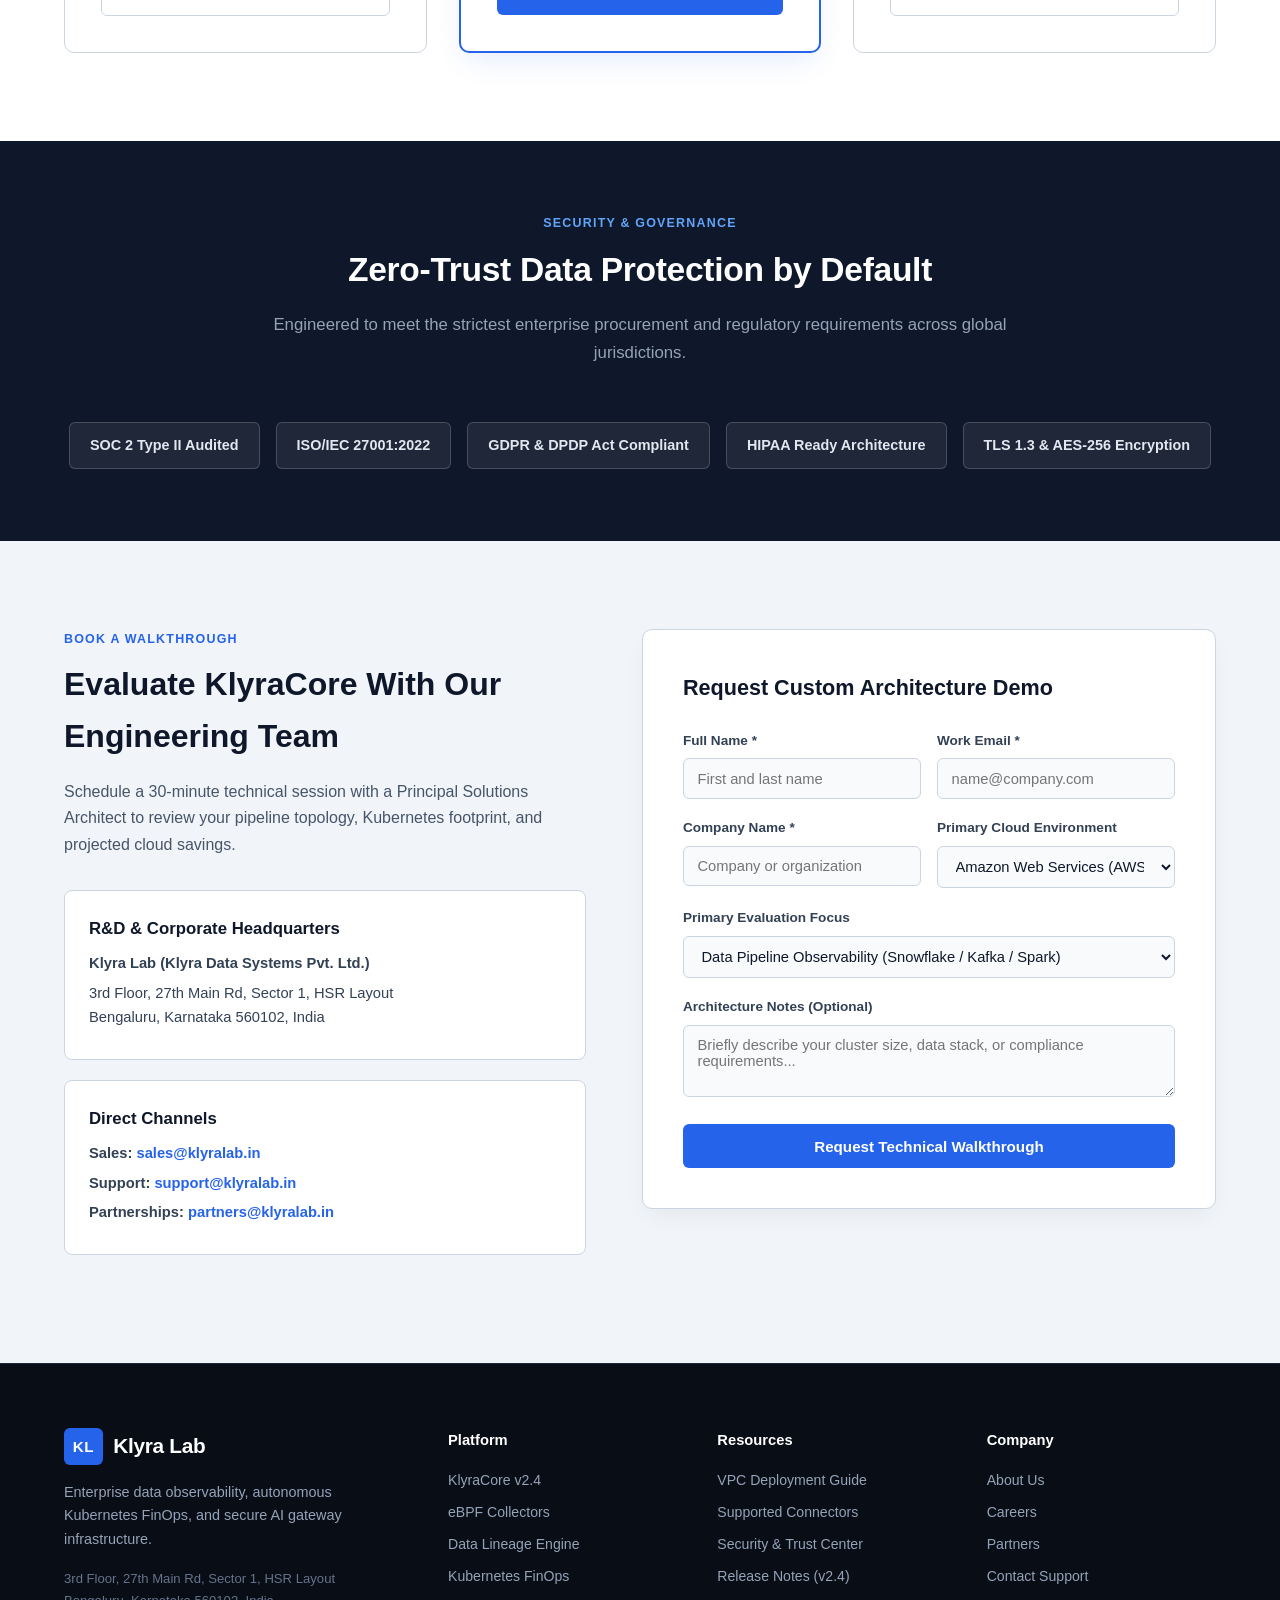
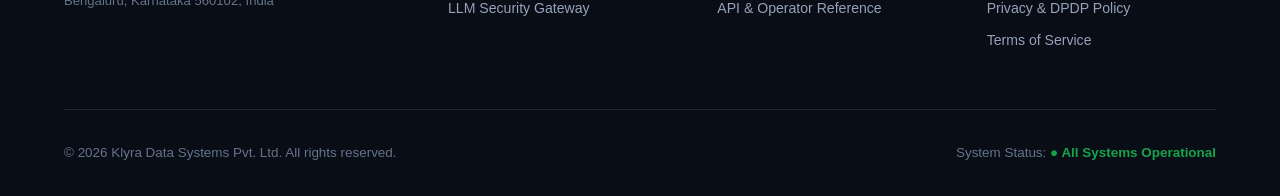
==== commit a2c9f102: "Update index.html" ====
--- a/index.html
+++ b/index.html
@@ -63,13 +63,13 @@
 
                 <!-- Visual SaaS Dashboard UI -->
                 <div class="hero-right">
-                   <div class="dashboard-preview">
+                    <div class="dashboard-preview">
                         <div class="dash-header">
                             <div class="dash-title">
                                 <span class="dash-dot"></span>
                                 <strong>KlyraCore Control Plane</strong>
                             </div>
-                            <span class="dash-region">AWS ap-south-1 &bull; VPC Cluster</span>
+                            <span class="dash-region">AWS ap-south-1 &bull; Live</span>
                         </div>
                         <div class="dash-body">
                             <div class="dash-kpi-row">
@@ -86,9 +86,9 @@
                                 <div class="bar-item">
                                     <div class="bar-label">
                                         <span>Kubernetes Cluster Efficiency (EKS / AKS)</span>
-                                        <strong id="liveEffText">94% Optimal</strong>
+                                        <strong>94% Optimal</strong>
                                     </div>
-                                    <div class="bar-track"><div id="liveEffBar" class="bar-fill blue" style="width: 94%; transition: width 0.8s ease;"></div></div>
+                                    <div class="bar-track"><div class="bar-fill blue" style="width: 94%;"></div></div>
                                 </div>
                                 <div class="bar-item">
                                     <div class="bar-label">
@@ -107,7 +107,7 @@
                             </div>
                             <div class="dash-footer">
                                 <span>&#10003; Zero-Trust VPC Mode Active</span>
-                                <span>Telemetry Latency: <span id="liveLatency">8.4</span>ms</span>
+                                <span>Telemetry Latency: 8.4ms</span>
                             </div>
                         </div>
                     </div>
@@ -462,22 +462,6 @@
         function closeModal() {
             document.getElementById('infoModal').style.display = 'none';
         }
-        // Subtle real-time telemetry simulation (updates every 3.2 seconds)
-        setInterval(function() {
-            var latEl = document.getElementById('liveLatency');
-            var effText = document.getElementById('liveEffText');
-            var effBar = document.getElementById('liveEffBar');
-            if (latEl) {
-                var newLat = (8.1 + Math.random() * 0.7).toFixed(1);
-                latEl.innerText = newLat;
-            }
-            if (effText && effBar) {
-                var effVals = [93, 94, 94, 95];
-                var pick = effVals[Math.floor(Math.random() * effVals.length)];
-                effText.innerText = pick + '% Optimal';
-                effBar.style.width = pick + '%';
-            }
-        }, 3200);
     </script>
 </body>
 </html>
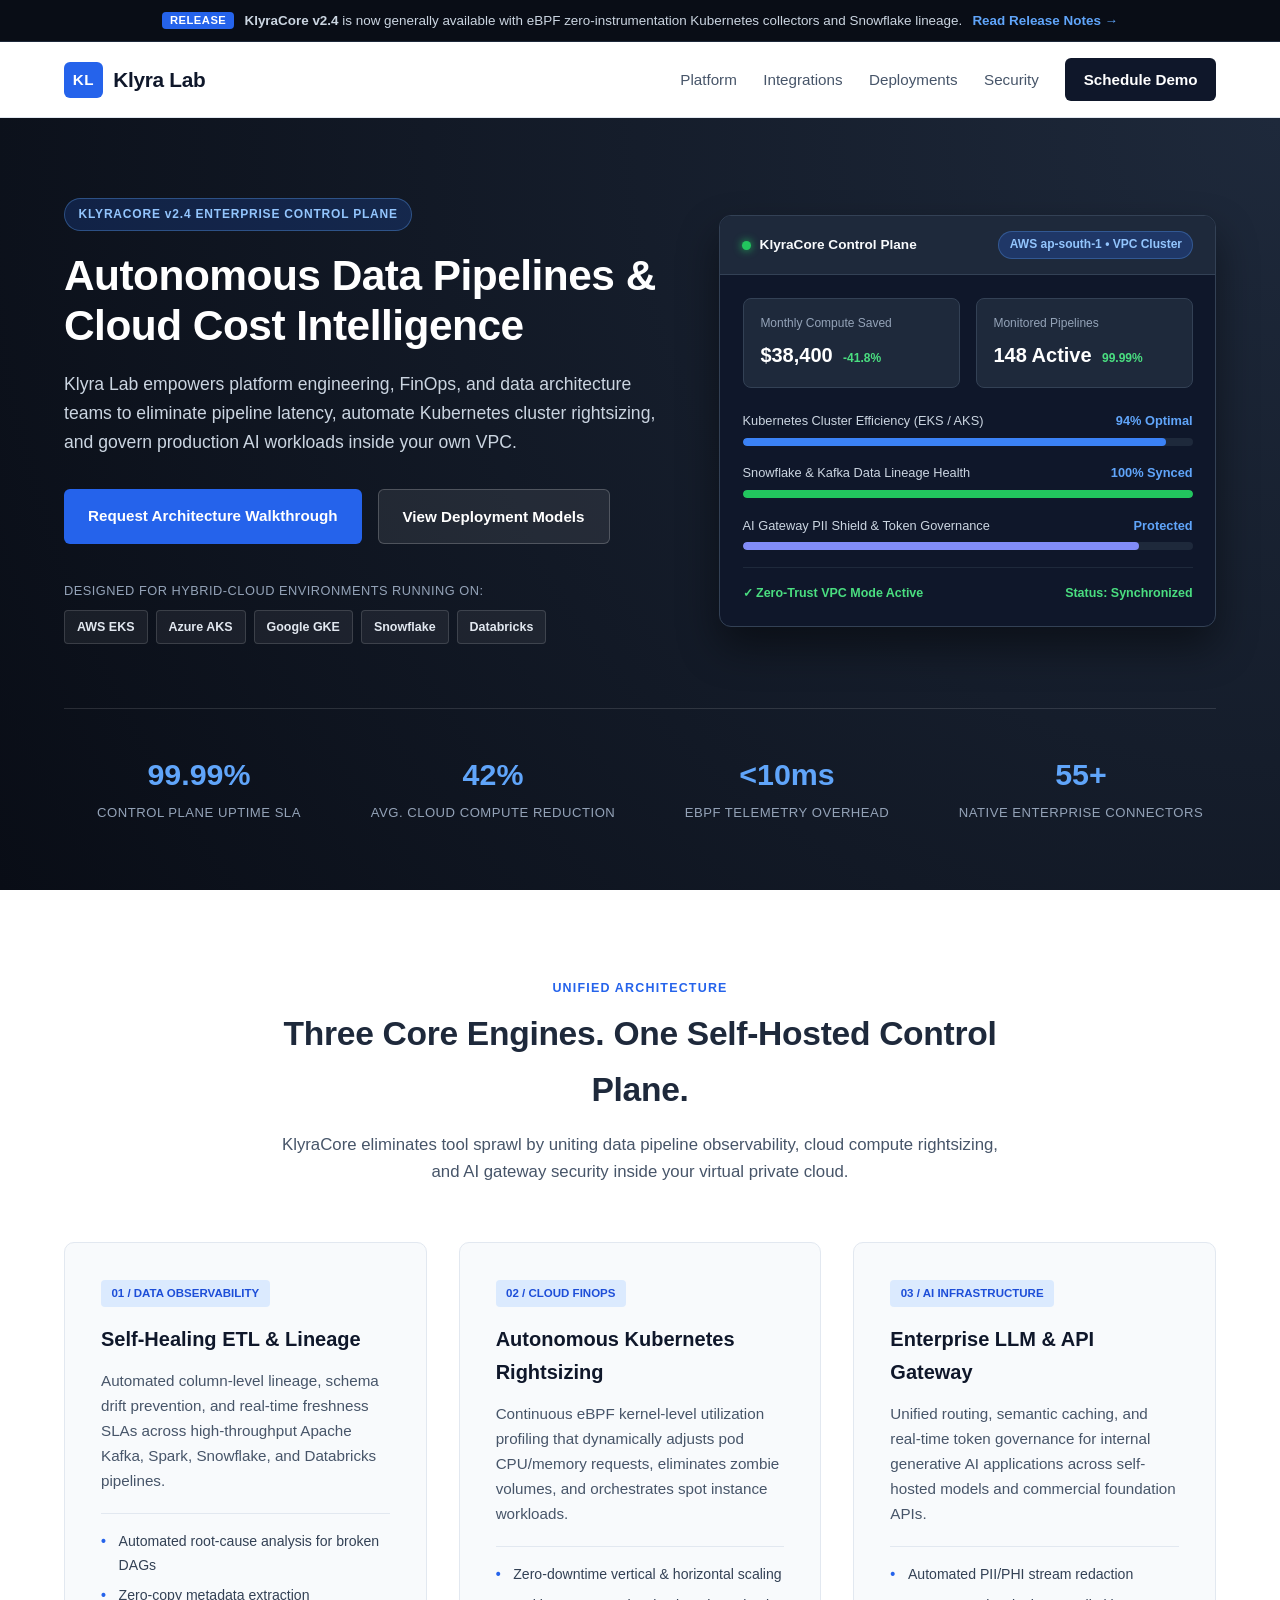
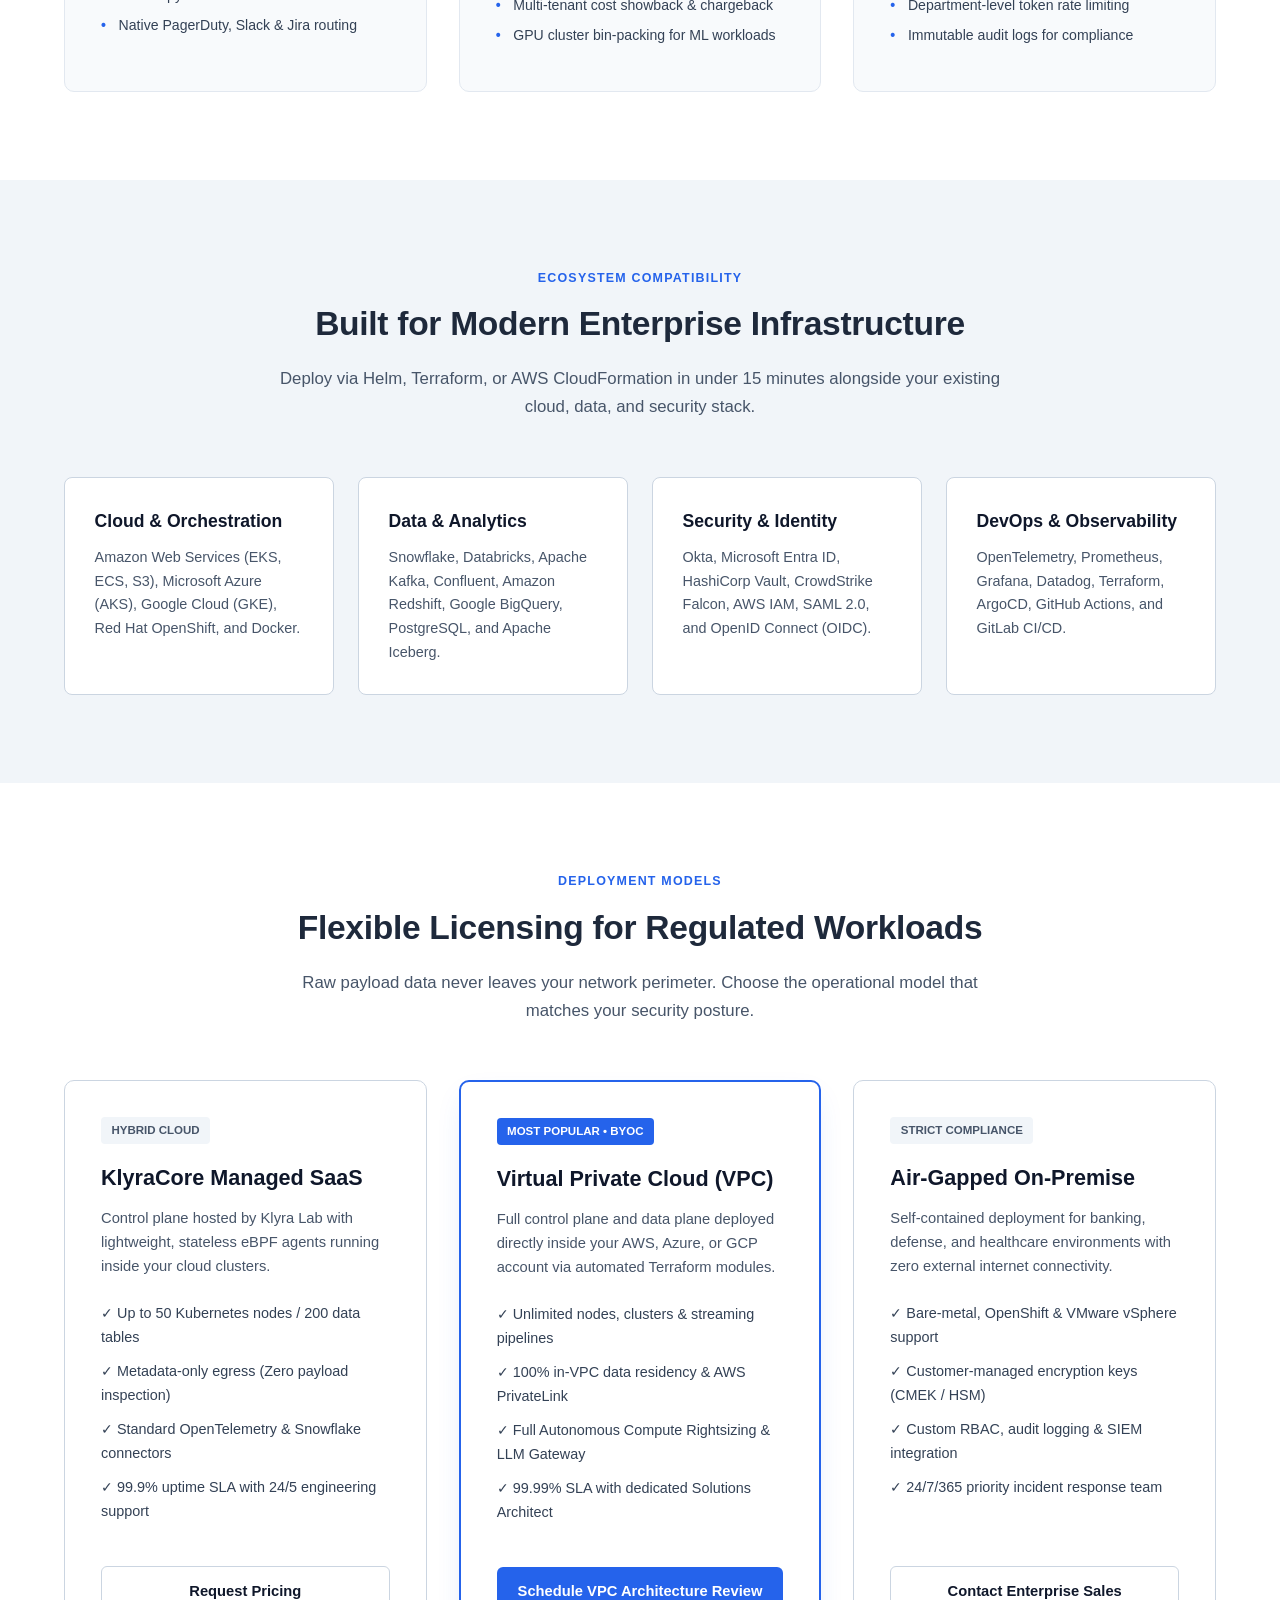
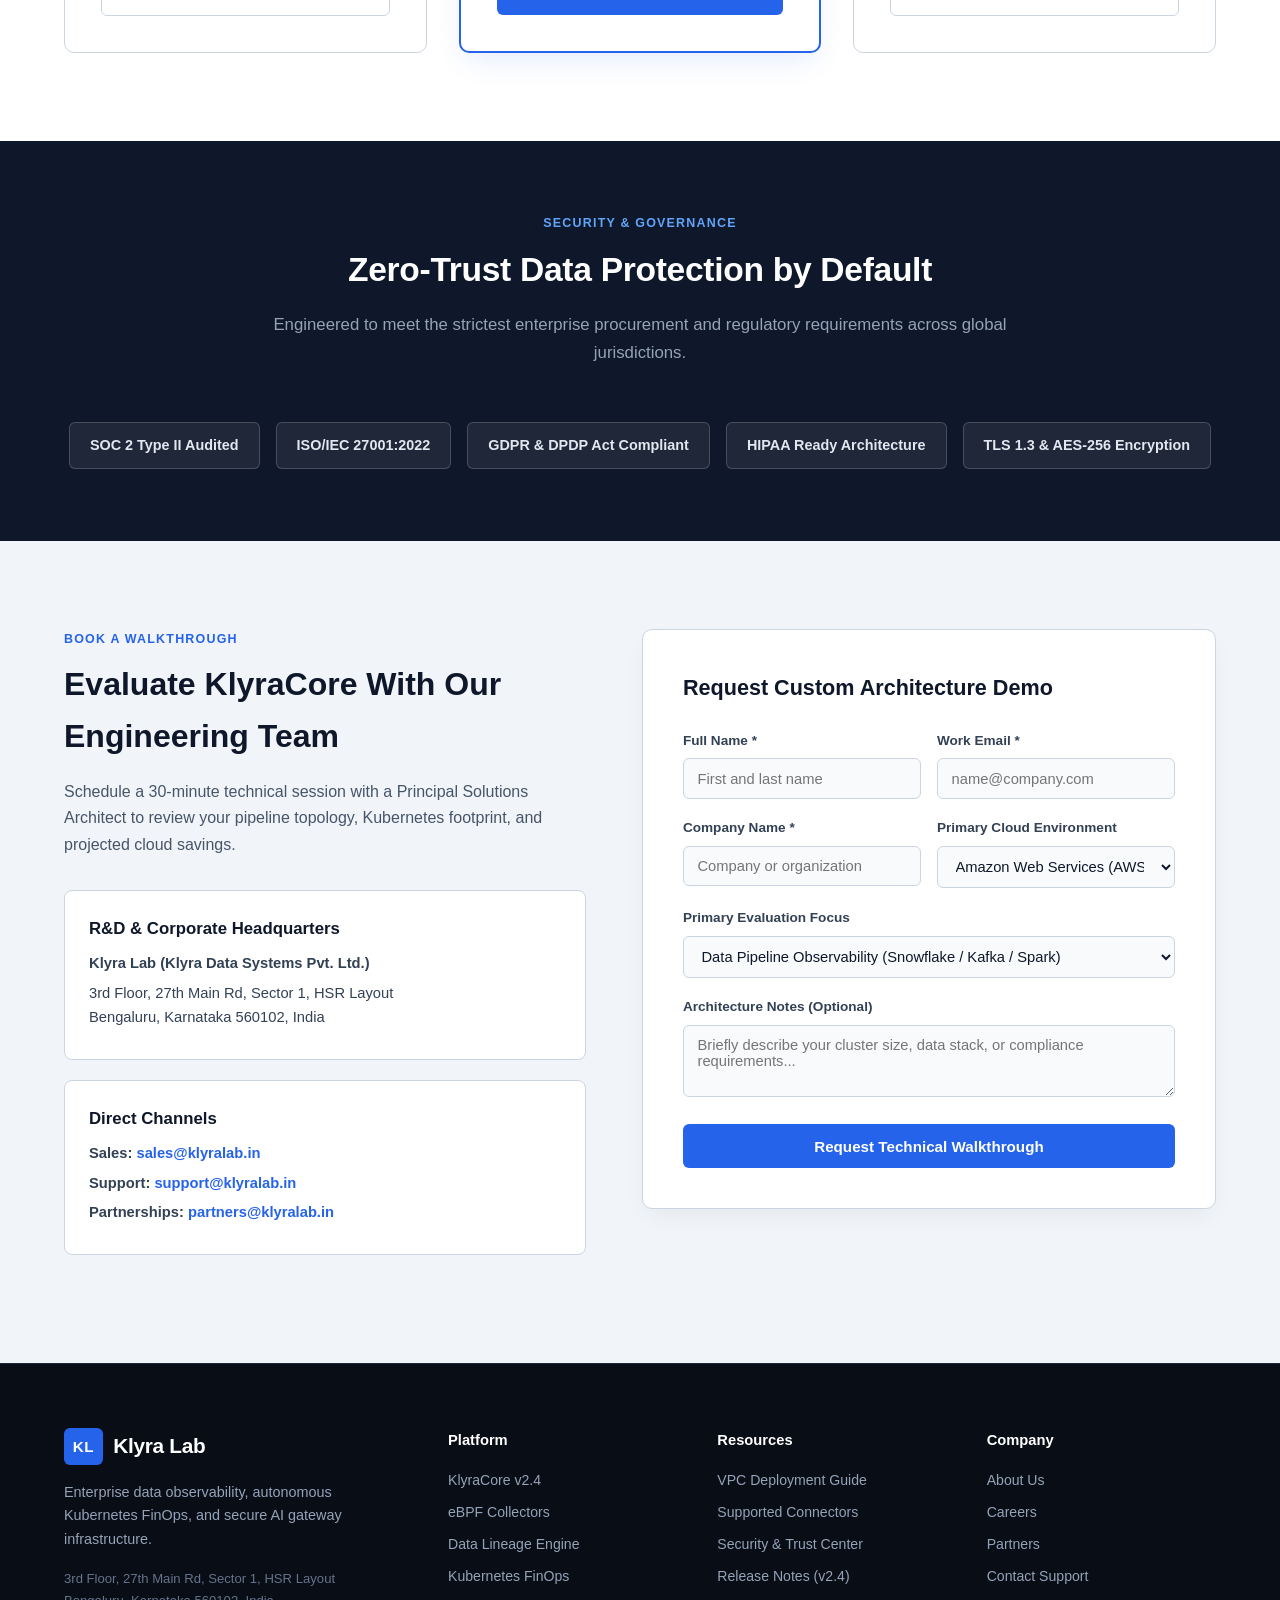
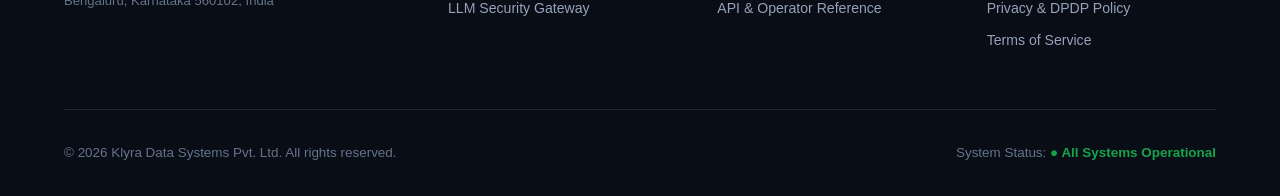
==== commit 07148ab9: "Update index.html" ====
--- a/index.html
+++ b/index.html
@@ -69,7 +69,7 @@
                                 <span class="dash-dot"></span>
                                 <strong>KlyraCore Control Plane</strong>
                             </div>
-                            <span class="dash-region">AWS ap-south-1 &bull; Live</span>
+                            <span class="dash-region">AWS ap-south-1 &bull; VPC Cluster</span>
                         </div>
                         <div class="dash-body">
                             <div class="dash-kpi-row">
@@ -107,7 +107,7 @@
                             </div>
                             <div class="dash-footer">
                                 <span>&#10003; Zero-Trust VPC Mode Active</span>
-                                <span>Telemetry Latency: 8.4ms</span>
+                                <span>Status: Synchronized</span>
                             </div>
                         </div>
                     </div>
@@ -438,7 +438,7 @@
                 body: "<p><strong>Base Control Plane Endpoint:</strong> <code>https://api.klyralab.in/v2/telemetry</code></p><p><strong>CRD Schema Group:</strong> <code>observability.klyralab.in/v2beta4</code></p><p><strong>Authentication:</strong> Mutual TLS (mTLS) client certificates or OIDC bearer tokens via enterprise IAM (Okta / Microsoft Entra ID / AWS IAM Roles for Service Accounts).</p><p><strong>Deployment CLI:</strong></p><pre style='background:#0f172a;color:#e2e8f0;padding:12px;border-radius:6px;margin-top:8px;font-family:monospace;font-size:0.82rem;'>helm repo add klyralab https://charts.klyralab.in\nhelm install klyracore-operator klyralab/klyracore --namespace klyra-system --create-namespace</pre><p style='margin-top:12px;'>For full OpenAPI 3.1 specifications and VPC Terraform modules, contact Solutions Architecture at <strong><a href='mailto:support@klyralab.in'>support@klyralab.in</a></strong> or <strong><a href='mailto:sales@klyralab.in'>sales@klyralab.in</a></strong>.</p>"
             },
             careers: {
-                title: "Engineering & R&D Careers at Klyra Lab",
+                title: "Careers at Klyra Lab",
                 body: "<p>We are expanding our core platform and systems engineering teams at our HSR Layout, Bengaluru headquarters.</p><p><strong>Open Positions (Hybrid / Bengaluru):</strong></p><ul><li><strong>Senior Systems Engineer — eBPF &amp; Linux Kernel</strong> (Go, C, Kubernetes CNI)</li><li><strong>Staff Data Platform Engineer</strong> (Apache Kafka, Snowflake, Rust/Scala)</li><li><strong>Cloud Solutions Architect — Enterprise FinOps</strong> (AWS/Azure, Terraform, Kubernetes)</li></ul><p>To apply, send your resume and GitHub/portfolio link to our talent team at <strong><a href='mailto:careers@klyralab.in'>careers@klyralab.in</a></strong>.</p>"
             },
             privacy: {
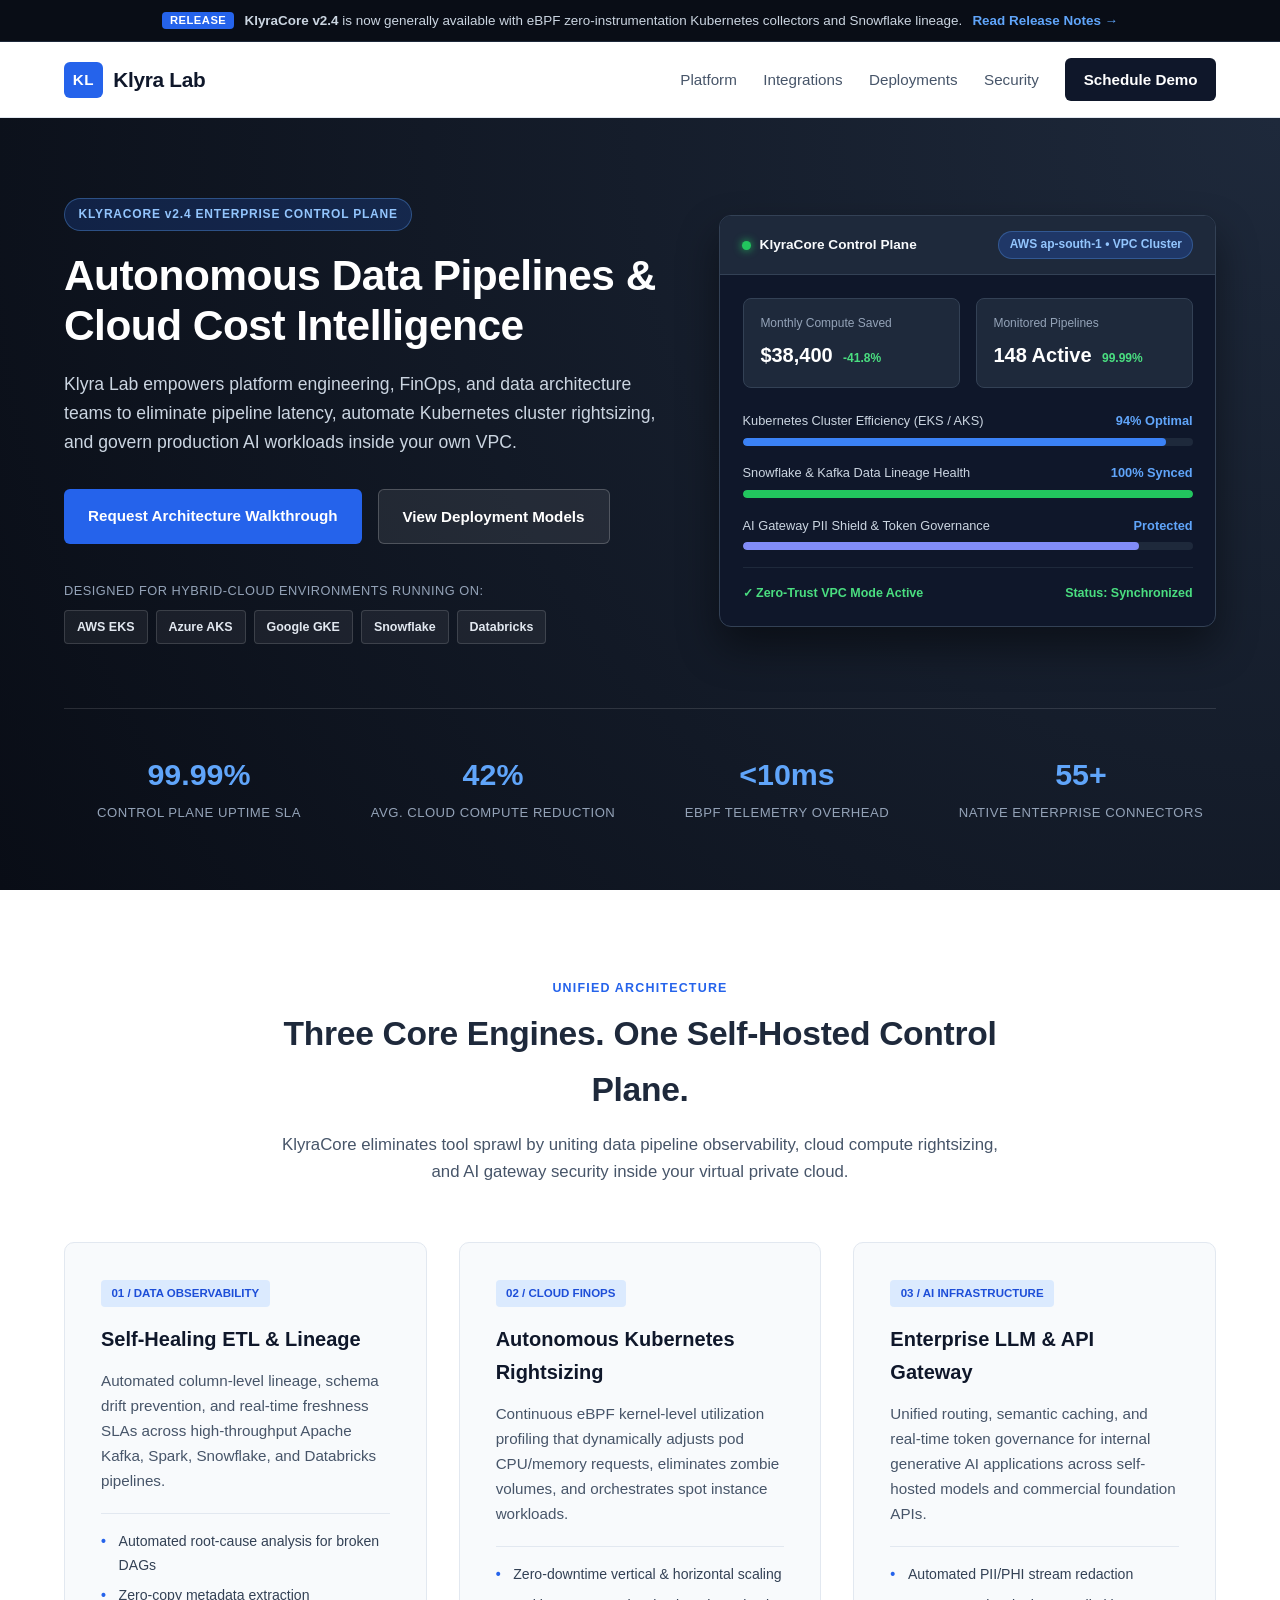
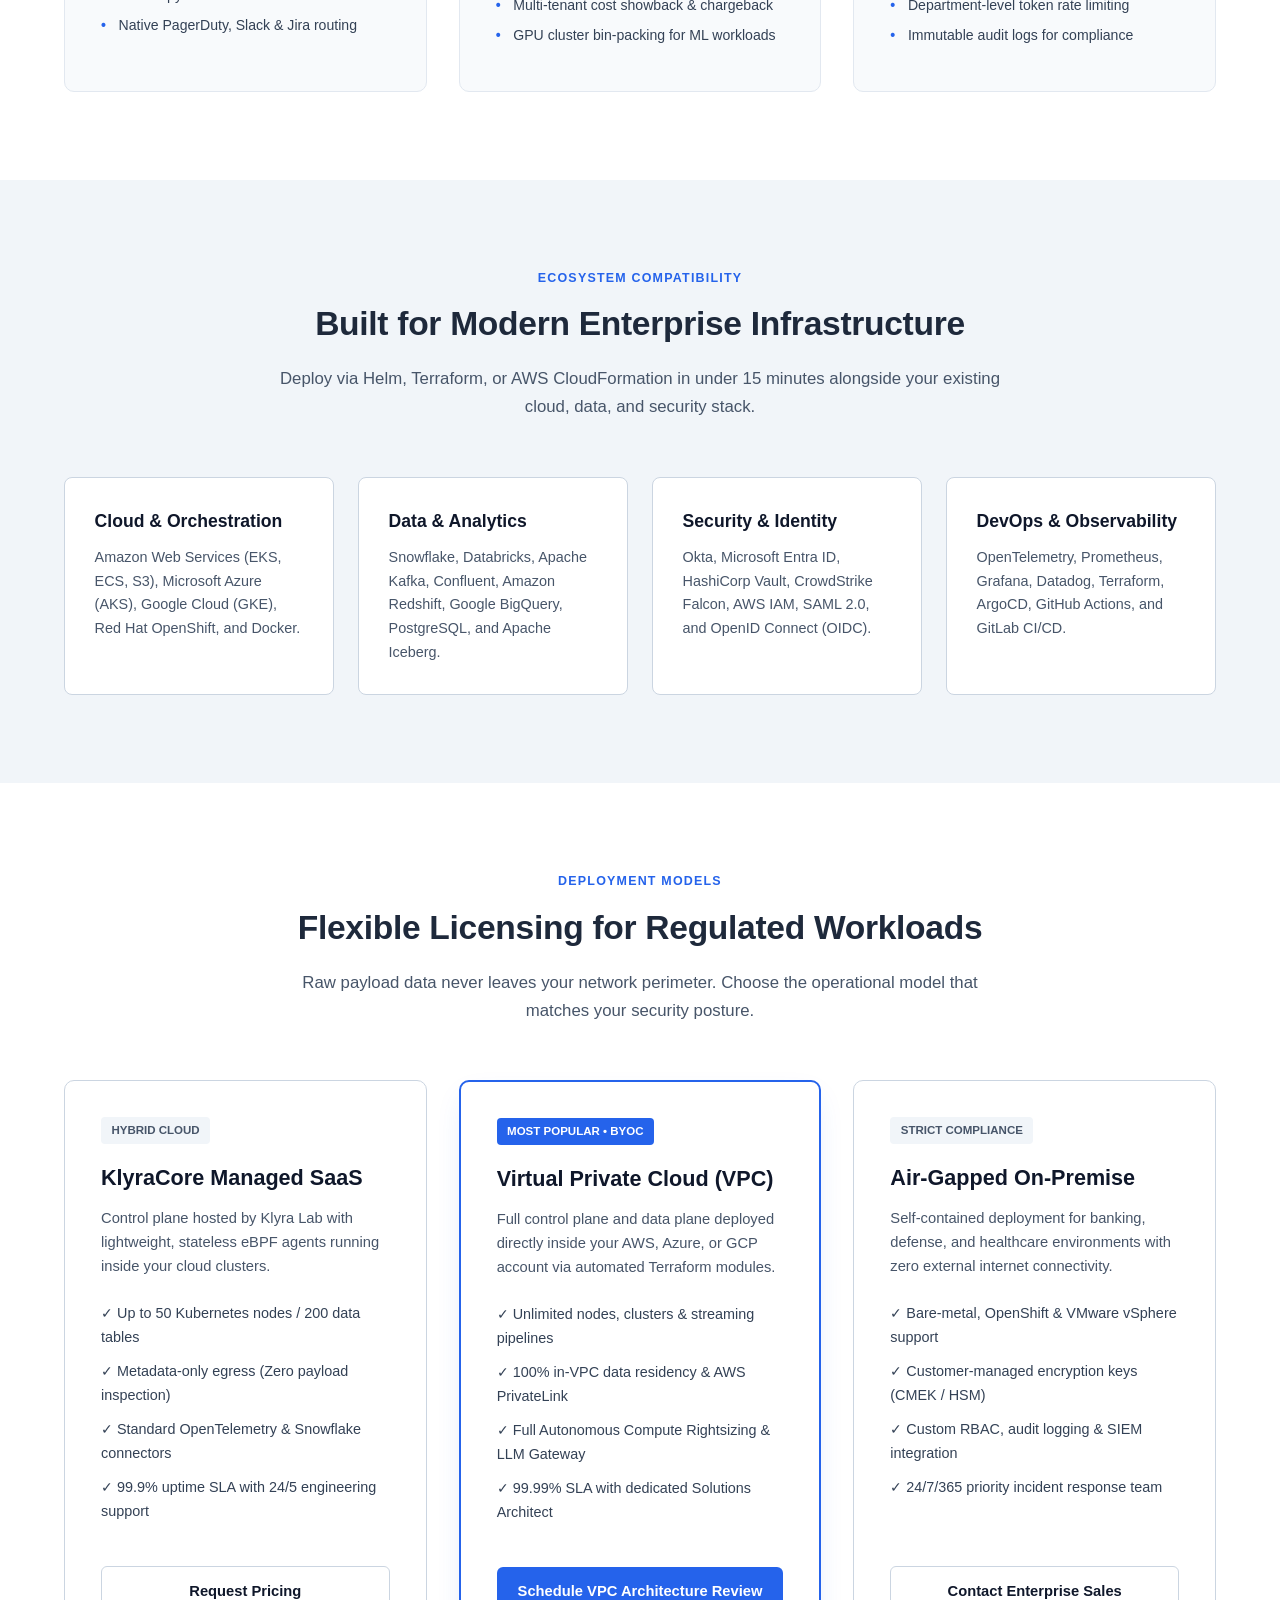
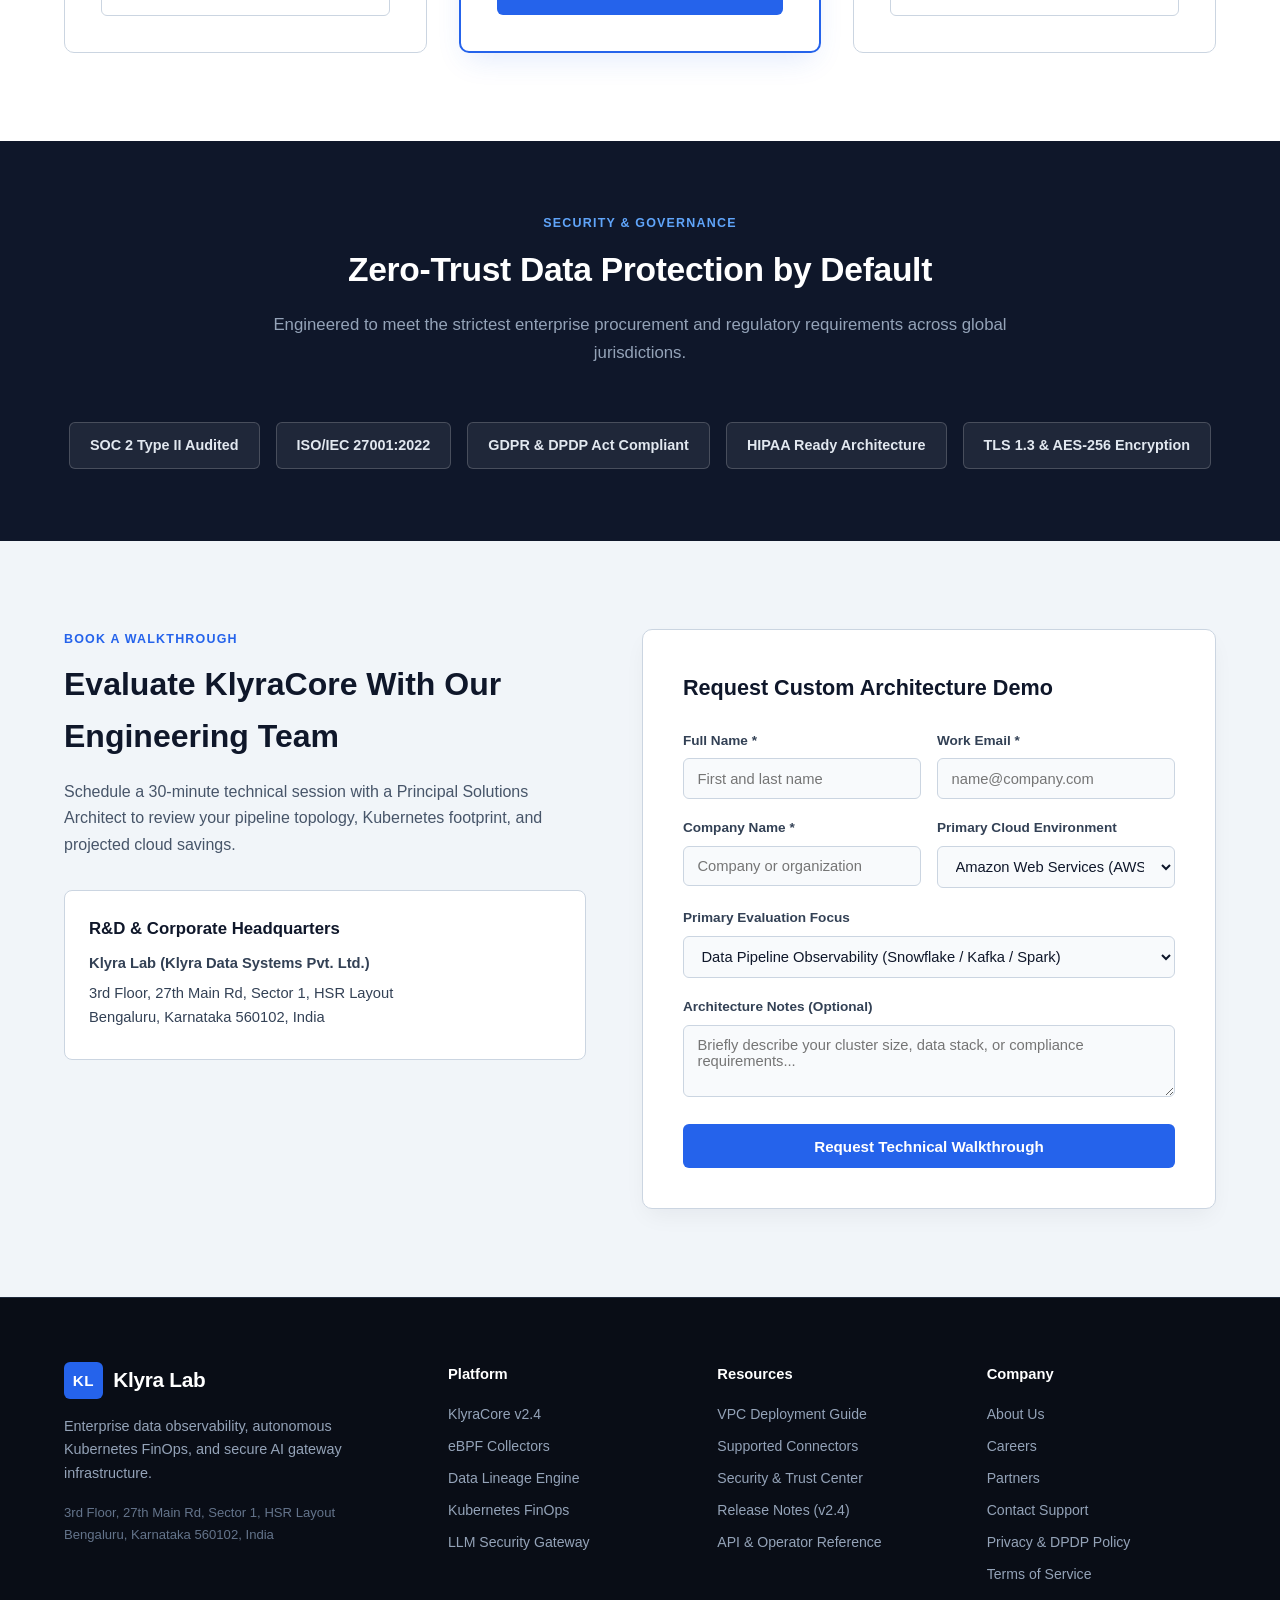
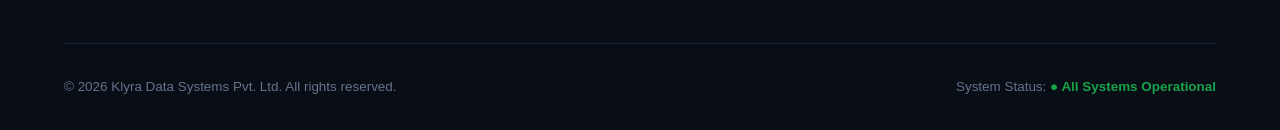
==== commit 8329720a: "Update index.html" ====
--- a/index.html
+++ b/index.html
@@ -290,13 +290,6 @@
                             <h4>R&amp;D &amp; Corporate Headquarters</h4>
                             <p><strong>Klyra Lab (Klyra Data Systems Pvt. Ltd.)</strong></p>
                             <p>3rd Floor, 27th Main Rd, Sector 1, HSR Layout<br>Bengaluru, Karnataka 560102, India</p>
-                        </div>
-
-                        <div class="office-block">
-                            <h4>Direct Channels</h4>
-                            <p><strong>Sales:</strong> <a href="mailto:sales@klyralab.in">sales@klyralab.in</a></p>
-                            <p><strong>Support:</strong> <a href="mailto:support@klyralab.in">support@klyralab.in</a></p>
-                            <p><strong>Partnerships:</strong> <a href="mailto:partners@klyralab.in">partners@klyralab.in</a></p>
                         </div>
                     </div>
 
